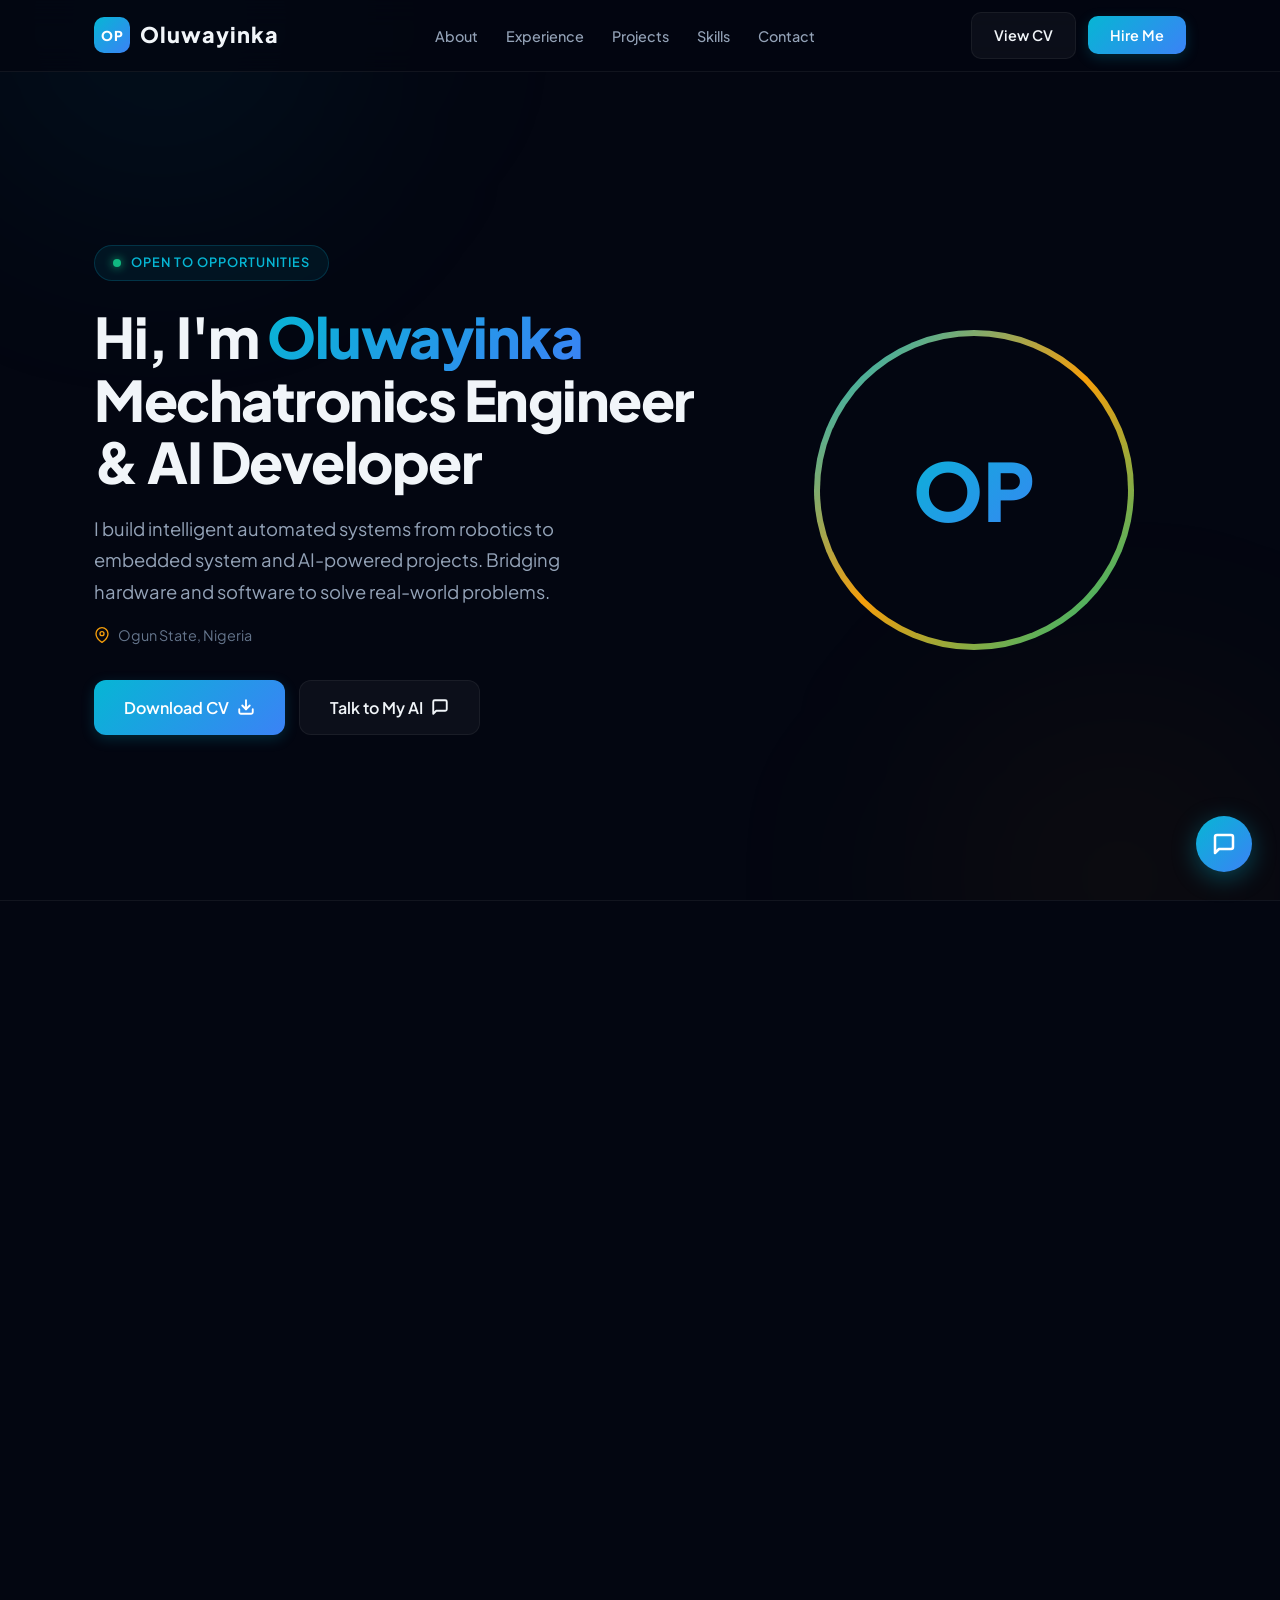
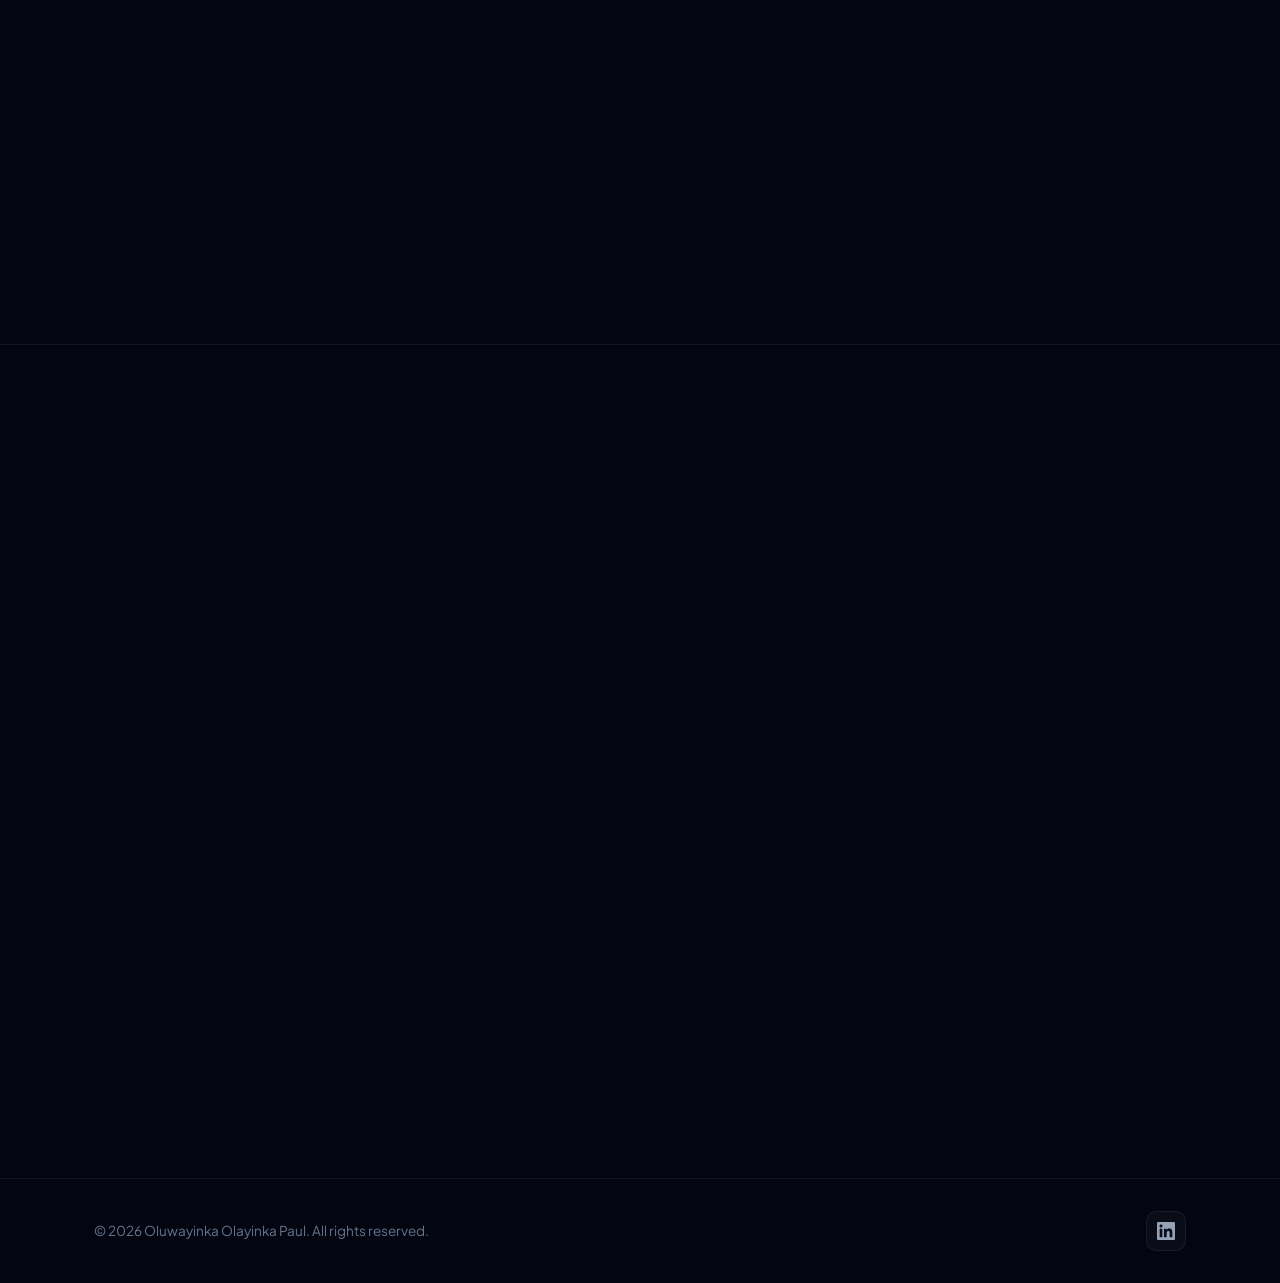
==== index.html @ 0b35c0b6 "Add IoT-Controlled Lawn Mower project" ====
<!DOCTYPE html>
<html lang="en">
<head>
  <meta charset="UTF-8">
  <title>Oluwayinka Olayinka Paul | Mechatronics Engineer & AI Developer</title>
  <meta name="viewport" content="width=device-width, initial-scale=1.0">
  <meta name="description" content="Portfolio of Oluwayinka Olayinka Paul — Mechatronics Engineering student specializing in robotics, embedded systems, AI/ML, and agritech automation.">
  <link rel="stylesheet" href="style.css">
</head>
<body>

  <!-- BACKGROUND GLOWS -->
  <div class="bg-glow-container">
    <div class="glow-blue"></div>
    <div class="glow-amber"></div>
  </div>

  <!-- ===================== NAVIGATION ===================== -->
  <header class="header">
    <div class="container nav-container">
      <a href="#" class="logo">
        <div class="logo-icon">OP</div>
        Oluwayinka
      </a>

      <nav>
        <ul class="nav-links">
          <li><a href="#about">About</a></li>
          <li><a href="#experience">Experience</a></li>
          <li><a href="#projects">Projects</a></li>
          <li><a href="#skills">Skills</a></li>
          <li><a href="#contact">Contact</a></li>
        </ul>
      </nav>

      <div class="nav-cta">
        <a href="cv.html" class="btn btn-ghost" target="_blank">View CV</a>
        <button class="btn btn-primary" onclick="scrollTo('#contact')">Hire Me</button>
        <button class="mobile-menu-btn" onclick="toggleMobileNav()" aria-label="Toggle menu">
          <svg viewBox="0 0 24 24" fill="none" stroke="currentColor" stroke-width="2.5" stroke-linecap="round">
            <line x1="3" y1="6" x2="21" y2="6"></line>
            <line x1="3" y1="12" x2="21" y2="12"></line>
            <line x1="3" y1="18" x2="21" y2="18"></line>
          </svg>
        </button>
      </div>
    </div>
  </header>

  <!-- ===================== HERO ===================== -->
  <section class="hero">
    <div class="container">
      <div class="hero-content">
        <div class="hero-text">
          <div class="hero-badge">
            <span class="hero-badge-dot"></span>
            Open to Opportunities
          </div>

          <h1>
            Hi, I'm <span class="highlight">Oluwayinka</span><br>
            Mechatronics Engineer &amp; AI Developer
          </h1>

          <p class="hero-subtitle">
            I build intelligent automated systems from robotics to embedded system and AI-powered projects. Bridging hardware and software to solve real-world problems.
          </p>

          <div class="hero-location">
            <svg viewBox="0 0 24 24" fill="none" stroke="currentColor" stroke-width="2" stroke-linecap="round" stroke-linejoin="round"><path d="M21 10c0 7-9 13-9 13s-9-6-9-13a9 9 0 0 1 18 0z"></path><circle cx="12" cy="10" r="3"></circle></svg>
            Ogun State, Nigeria
          </div>

          <div class="hero-buttons">
            <a href="cv.html" class="btn btn-primary btn-lg" target="_blank">
              Download CV
              <svg width="18" height="18" viewBox="0 0 24 24" fill="none" stroke="currentColor" stroke-width="2.5" stroke-linecap="round" stroke-linejoin="round"><path d="M21 15v4a2 2 0 0 1-2 2H5a2 2 0 0 1-2-2v-4"></path><polyline points="7 10 12 15 17 10"></polyline><line x1="12" y1="15" x2="12" y2="3"></line></svg>
            </a>
            <button class="btn btn-ghost btn-lg" onclick="toggleChat()">
              Talk to My AI
              <svg width="18" height="18" viewBox="0 0 24 24" fill="none" stroke="currentColor" stroke-width="2.5" stroke-linecap="round" stroke-linejoin="round"><path d="M21 15a2 2 0 0 1-2 2H7l-4 4V5a2 2 0 0 1 2-2h14a2 2 0 0 1 2 2z"></path></svg>
            </button>
          </div>
        </div>

        <div class="hero-visual">
          <div class="profile-ring">
            <div class="profile-inner">
              <!-- Replace the initials below with an <img> tag when you add a profile photo -->
              <!-- Example: <img src="assets/images/profile.jpg" alt="Oluwayinka Olayinka Paul"> -->
              <span class="profile-initials">OP</span>
            </div>
          </div>
        </div>
      </div>
    </div>
  </section>

  <!-- ===================== ABOUT ===================== -->
  <section id="about" class="about">
    <div class="container">
      <div class="section-header reveal">
        <div class="section-label">About Me</div>
        <h2 class="section-title">Engineering the Future</h2>
      </div>

      <div class="about-content reveal">
        <div class="about-text">
          <p>
            I'm <strong>Oluwayinka Olayinka Paul</strong>, a Mechatronics Engineering student at the <strong>Federal University of Agriculture, Abeokuta (FUNAAB)</strong>. I'm passionate about the intersection of <strong>robotics, artificial intelligence, and automation</strong>.
          </p>
          <p>
            My journey spans hands-on hardware projects — like building servo-controlled robotic arms and designing sensor networks — to applying <strong>machine learning</strong> for real-world problem solving in academic analytics. I've completed internships at the <strong>Transmission Company of Nigeria</strong>, trained in <strong>AI/ML at TechCrush</strong>, and currently work on <strong>Greenhouse fabrication and installation alongside automation</strong>, and develop in <strong>Climate Smart Agritech</strong> at Revosmart.
          </p>
          <p>
            I believe in building systems that are not just smart, but <strong>practical and impactful</strong> — whether it's optimizing how universities compute GPAs or automating greenhouse irrigation in agriculture.
          </p>
        </div>

        <div class="about-stats">
          <div class="glass-card stat-card">
            <div class="stat-number">5+</div>
            <div class="stat-label">Engineering Projects</div>
          </div>
          <div class="glass-card stat-card">
            <div class="stat-number">3</div>
            <div class="stat-label">Internship Roles</div>
          </div>
          <div class="glass-card stat-card">
            <div class="stat-number">Top 8</div>
            <div class="stat-label">FMN 5.0 Finalist</div>
          </div>
          <div class="glass-card stat-card">
            <div class="stat-number">1</div>
            <div class="stat-label">AI Certification</div>
          </div>
        </div>
      </div>
    </div>
  </section>

  <!-- ===================== EXPERIENCE ===================== -->
  <section id="experience" class="experience">
    <div class="container">
      <div class="section-header reveal">
        <div class="section-label">Professional Journey</div>
        <h2 class="section-title">Work Experience</h2>
      </div>

      <div class="timeline reveal">
        <!-- 1. Revosmart -->
        <div class="timeline-item">
          <div class="timeline-dot"></div>
          <div class="glass-card timeline-card">
            <div class="timeline-date">Feb 2026 — Present</div>
            <h3>Agritech R&D Intern</h3>
            <div class="timeline-company">
              Revosmart
              <span class="timeline-location-tag">On-site · Ogun State</span>
            </div>
            <p>
              Working on greenhouse construction, installation, and automation systems. Contributing to R&D on precision agritech solutions including sensor-integrated growing environments and automated climate control.
            </p>
            <div class="timeline-tags">
              <span class="tag">Project Management</span>
              <span class="tag">Metal Fabrication</span>
              <span class="tag green">Greenhouse Automation</span>
              <span class="tag green">Agritech R&D</span>
            </div>
          </div>
        </div>

        <!-- 2. TechCrush -->
        <div class="timeline-item">
          <div class="timeline-dot"></div>
          <div class="glass-card timeline-card">
            <div class="timeline-date">Dec 2025 — Mar 2026</div>
            <h3>AI & Machine Learning Intern</h3>
            <div class="timeline-company">
              TechCrush
              <span class="timeline-location-tag">Remote · Full-time</span>
            </div>
            <p>
              Completed 15-week bootcamp scholarship in Artificial Intelligence. Led capstone project — <strong>AARIS-Lite</strong> — an AI-Driven Academic Records & Intelligence System using ML models including Isolation Forest for anomaly detection.
            </p>
            <div class="timeline-tags">
              <span class="tag amber">Machine Learning</span>
              <span class="tag amber">Data Science</span>
              <span class="tag amber">Python</span>
              <span class="tag amber">Anomaly Detection</span>
            </div>
          </div>
        </div>

        <!-- 3. TCN -->
        <div class="timeline-item">
          <div class="timeline-dot"></div>
          <div class="glass-card timeline-card">
            <div class="timeline-date">Jun 2025 — Aug 2025</div>
            <h3>Electrical Engineer Intern</h3>
            <div class="timeline-company">
              Transmission Company of Nigeria
              <span class="timeline-location-tag">On-site</span>
            </div>
            <p>
              Gained practical experience in power engineering systems, transmission line infrastructure, and industrial electrical operations at one of Nigeria's critical power transmission companies.
            </p>
            <div class="timeline-tags">
              <span class="tag green">Power Engineering</span>
              <span class="tag green">Electrical Systems</span>
              <span class="tag green">Transmission Infrastructure</span>
            </div>
          </div>
        </div>

        <!-- 4. Electrical Apprentice -->
        <div class="timeline-item">
          <div class="timeline-dot"></div>
          <div class="glass-card timeline-card">
            <div class="timeline-date">Vocational Experience</div>
            <h3>Electrical Engineering Apprentice</h3>
            <div class="timeline-company">
              Vocational Training
            </div>
            <p>
              Installed and maintained residential and commercial wiring systems. Developed foundational skills in electrical troubleshooting, circuit testing, and power distribution.
            </p>
            <div class="timeline-tags">
              <span class="tag purple">Electrical Wiring</span>
              <span class="tag purple">Installation</span>
              <span class="tag purple">Troubleshooting</span>
            </div>
          </div>
        </div>
      </div>
    </div>
  </section>

  <!-- ===================== PROJECTS ===================== -->
  <section id="projects" class="projects">
    <div class="container">
      <div class="section-header reveal">
        <div class="section-label">Portfolio Showcase</div>
        <h2 class="section-title">Key Projects</h2>
        <p class="section-desc">From AI-powered analytics to servo-controlled robotics — here's what I've built.</p>
      </div>

      <div class="projects-grid">
        <!-- FEATURED: Manna AgriSense -->
        <div class="glass-card project-card-featured reveal">
          <div>
            <div class="project-featured-label">
              <svg viewBox="0 0 24 24" fill="currentColor"><path d="M12 2l3.09 6.26L22 9.27l-5 4.87 1.18 6.88L12 17.77l-6.18 3.25L7 14.14 2 9.27l6.91-1.01L12 2z"></path></svg>
              FEATURED PROJECT — FMN 5.0 Top 8 Finalist
            </div>
            <h3>Cassava Doctor</h3>
            <p class="project-subtitle">AI-Powered Crop Diagnosis & Agronomic Command Center</p>
            <p>
              A comprehensive AgriTech platform built to empower farmers and agricultural experts. It bridges the gap between on-the-ground farming and high-level agronomic oversight by providing instant AI-powered crop diagnosis alongside real-time data synchronization.
            </p>
            <a href="https://fmn-argrisense.vercel.app/" target="_blank" style="display: inline-flex; align-items: center; gap: 8px; color: var(--accent-blue); text-decoration: none; font-weight: 600; margin-bottom: 20px; margin-top: 10px;">
              View Live App
              <svg viewBox="0 0 24 24" width="16" height="16" fill="none" stroke="currentColor" stroke-width="2" stroke-linecap="round" stroke-linejoin="round"><path d="M18 13v6a2 2 0 0 1-2 2H5a2 2 0 0 1-2-2V8a2 2 0 0 1 2-2h6"></path><polyline points="15 3 21 3 21 9"></polyline><line x1="10" y1="14" x2="21" y2="3"></line></svg>
            </a>

            <div class="timeline-tags">
              <span class="tag green">AgriTech</span>
              <span class="tag amber">AI</span>
              <span class="tag">ML/DL</span>
            </div>
          </div>

          <!-- Architecture Modules -->
          <div class="project-modules">
            <div class="module-card">
              <h5>AI Disease Detection</h5>
              <ul>
                <li>Instant AI-driven diagnosis</li>
                <li>Detects Cassava Mosaic</li>
                <li>Detects Brown Streak</li>
                <li>Provides severity scores</li>
              </ul>
            </div>
            <div class="module-card">
              <h5>Real-Time Cloud Sync</h5>
              <ul>
                <li>Robust sync engine</li>
                <li>Offline-first capability</li>
                <li>Automatic cloud backup</li>
                <li>Zero data loss</li>
              </ul>
            </div>
            <div class="module-card">
              <h5>Live Admin Dashboard</h5>
              <ul>
                <li>Agronomic command center</li>
                <li>Monitor global scans</li>
                <li>Live farm locations</li>
                <li>Disease hotspot mapping</li>
              </ul>
            </div>
            <div class="module-card">
              <h5>Smart Farm Profiles</h5>
              <ul>
                <li>Farm size management</li>
                <li>Crop tracking</li>
                <li>Geographical tagging</li>
                <li>Precise scan mapping</li>
              </ul>
            </div>
          </div>
        </div>

        <!-- FEATURED: AARIS-Lite -->
        <div class="glass-card project-card-featured reveal" style="margin-top: 40px;">
          <div>
            <div class="project-featured-label">
              <svg viewBox="0 0 24 24" fill="currentColor"><path d="M12 2l3.09 6.26L22 9.27l-5 4.87 1.18 6.88L12 17.77l-6.18 3.25L7 14.14 2 9.27l6.91-1.01L12 2z"></path></svg>
              FEATURED PROJECT — TechCrush Capstone
            </div>
            <h3>AARIS-Lite</h3>
            <p class="project-subtitle">AI-Driven Academic Records & Intelligence System</p>
            <p>
              A lightweight, AI-powered academic records management system designed for Nigerian universities. Automates GPA/CGPA computation, performance trend analysis across semesters, and anomaly detection in student records.
            </p>
            <a href="https://aaris-lite-fdcj4zjtuhwsbnpfxdhfjz.streamlit.app/" target="_blank" style="display: inline-flex; align-items: center; gap: 8px; color: var(--accent-blue); text-decoration: none; font-weight: 600; margin-bottom: 20px;">
              View Live App
              <svg viewBox="0 0 24 24" width="16" height="16" fill="none" stroke="currentColor" stroke-width="2" stroke-linecap="round" stroke-linejoin="round"><path d="M18 13v6a2 2 0 0 1-2 2H5a2 2 0 0 1-2-2V8a2 2 0 0 1 2-2h6"></path><polyline points="15 3 21 3 21 9"></polyline><line x1="10" y1="14" x2="21" y2="3"></line></svg>
            </a>

            <div class="timeline-tags">
              <span class="tag amber">Python</span>
              <span class="tag amber">Isolation Forest</span>
              <span class="tag">Z-Score Detection</span>
              <span class="tag green">Time-Series</span>
              <span class="tag">Data Science</span>
            </div>
          </div>

          <!-- Architecture Modules -->
          <div class="project-modules">
            <div class="module-card">
              <h5>GPA Computation</h5>
              <ul>
                <li>Rule-based grade mapping</li>
                <li>Weighted average engine</li>
                <li>Semester-by-semester tracker</li>
                <li>CGPA aggregation</li>
              </ul>
            </div>
            <div class="module-card">
              <h5>Trend Analysis</h5>
              <ul>
                <li>Time-series analysis</li>
                <li>Course-level comparison</li>
                <li>Cohort benchmarking</li>
                <li>Visualization output</li>
              </ul>
            </div>
            <div class="module-card">
              <h5>Anomaly Detection</h5>
              <ul>
                <li>Z-score outlier detection</li>
                <li>Irregular record flagging</li>
                <li>Isolation Forest (unsupervised)</li>
                <li>Alert system for officers</li>
              </ul>
            </div>
            <div class="module-card">
              <h5>Data Layer</h5>
              <ul>
                <li>Excel/CSV ingestion</li>
                <li>Data validation engine</li>
                <li>NA handling policy</li>
                <li>Zenodo integration</li>
              </ul>
            </div>
          </div>
        </div>
      </div>

      <!-- OTHER PROJECTS -->
      <div class="projects-small-grid reveal">
        <div class="glass-card project-card">
          <div class="project-icon blue">
            <svg viewBox="0 0 24 24" width="24" height="24" fill="none" stroke="#06b6d4" stroke-width="2" stroke-linecap="round" stroke-linejoin="round"><rect x="3" y="11" width="18" height="10" rx="2"/><circle cx="12" cy="5" r="2"/><path d="M12 7v4"/><line x1="8" y1="16" x2="8" y2="16"/><line x1="16" y1="16" x2="16" y2="16"/></svg>
          </div>
          <h4>Robotic Arm</h4>
          <p>Designed and built a servo-controlled robotic arm using ESP microcontroller to simulate automated pick-and-place tasks in manufacturing.</p>
          <div class="timeline-tags">
            <span class="tag">ESP8266</span>
            <span class="tag">Servo Motors</span>
            <span class="tag">C/C++</span>
          </div>
        </div>

        <div class="glass-card project-card">
          <div class="project-icon amber">
            <svg viewBox="0 0 24 24" width="24" height="24" fill="none" stroke="#f59e0b" stroke-width="2" stroke-linecap="round" stroke-linejoin="round"><path d="M12 22a7 7 0 0 0 7-7c0-2-1-3.9-3-5.5s-3.5-4-4-6.5c-.5 2.5-2 4.9-4 6.5C6 11.1 5 13 5 15a7 7 0 0 0 7 7z"/></svg>
          </div>
          <h4>Water Level Indicator</h4>
          <p>Created a sensor-based alert system using LEDs and buzzers for real-time monitoring of water tank levels in household and agricultural setups.</p>
          <div class="timeline-tags">
            <span class="tag amber">Arduino</span>
            <span class="tag amber">Sensors</span>
            <span class="tag amber">Circuit Design</span>
          </div>
        </div>

        <div class="glass-card project-card">
          <div class="project-icon green">
            <svg viewBox="0 0 24 24" width="24" height="24" fill="none" stroke="#10b981" stroke-width="2" stroke-linecap="round" stroke-linejoin="round"><polygon points="13 2 3 14 12 14 11 22 21 10 12 10 13 2"/></svg>
          </div>
          <h4>Error Detection & Correction</h4>
          <p>Developed a parity-based logic circuit to simulate and verify digital transmission accuracy, demonstrating error correction principles.</p>
          <div class="timeline-tags">
            <span class="tag green">Digital Logic</span>
            <span class="tag green">Parity Check</span>
            <span class="tag green">Circuit Simulation</span>
          </div>
        </div>

        <div class="glass-card project-card">
          <div class="project-icon purple">
            <svg viewBox="0 0 24 24" width="24" height="24" fill="none" stroke="#8b5cf6" stroke-width="2" stroke-linecap="round" stroke-linejoin="round"><circle cx="12" cy="12" r="3"/><path d="M19.4 15a1.65 1.65 0 0 0 .33 1.82l.06.06a2 2 0 0 1 0 2.83 2 2 0 0 1-2.83 0l-.06-.06a1.65 1.65 0 0 0-1.82-.33 1.65 1.65 0 0 0-1 1.51V21a2 2 0 0 1-2 2 2 2 0 0 1-2-2v-.09A1.65 1.65 0 0 0 9 19.4a1.65 1.65 0 0 0-1.82.33l-.06.06a2 2 0 0 1-2.83 0 2 2 0 0 1 0-2.83l.06-.06a1.65 1.65 0 0 0 .33-1.82 1.65 1.65 0 0 0-1.51-1H3a2 2 0 0 1-2-2 2 2 0 0 1 2-2h.09A1.65 1.65 0 0 0 4.6 9a1.65 1.65 0 0 0-.33-1.82l-.06-.06a2 2 0 0 1 0-2.83 2 2 0 0 1 2.83 0l.06.06a1.65 1.65 0 0 0 1.82.33H9a1.65 1.65 0 0 0 1-1.51V3a2 2 0 0 1 2-2 2 2 0 0 1 2 2v.09a1.65 1.65 0 0 0 1 1.51 1.65 1.65 0 0 0 1.82-.33l.06-.06a2 2 0 0 1 2.83 0 2 2 0 0 1 0 2.83l-.06.06a1.65 1.65 0 0 0-.33 1.82V9a1.65 1.65 0 0 0 1.51 1H21a2 2 0 0 1 2 2 2 2 0 0 1-2 2h-.09a1.65 1.65 0 0 0-1.51 1z"/></svg>
          </div>
          <h4>SCR Motor Speed Control</h4>
          <p>Controlled AC motor speed using a Silicon Controlled Rectifier (SCR) for basic automation — demonstrating power electronics principles.</p>
          <div class="timeline-tags">
            <span class="tag purple">SCR</span>
            <span class="tag purple">Power Electronics</span>
            <span class="tag purple">AC Motor</span>
          </div>
        </div>

        <div class="glass-card project-card">
          <div class="project-icon green">
            <svg viewBox="0 0 24 24" width="24" height="24" fill="none" stroke="#10b981" stroke-width="2" stroke-linecap="round" stroke-linejoin="round"><path d="M12 2v20M17 5H9.5a3.5 3.5 0 0 0 0 7h5a3.5 3.5 0 0 1 0 7H6"/></svg>
          </div>
          <h4>IoT-Controlled Lawn Mower</h4>
          <p>Built a lawn mower controlled using IoT for automated and remote landscaping operations, bridging hardware mechanics with smart networking.</p>
          <div class="timeline-tags">
            <span class="tag green">IoT</span>
            <span class="tag green">Automation</span>
            <span class="tag green">Hardware</span>
          </div>
        </div>
      </div>
    </div>
  </section>

  <!-- ===================== CERTIFICATIONS ===================== -->
  <section id="certifications" class="certifications">
    <div class="container">
      <div class="section-header reveal">
        <div class="section-label">Verified Credentials</div>
        <h2 class="section-title">Certifications</h2>
      </div>

      <div class="glass-card cert-card reveal">
        <img src="assets/certificates/techcrush_certificate.png" alt="TechCrush AI Certificate" class="cert-image">
        <div class="cert-details">
          <div class="cert-issuer">TechCrush × ACTD (USA)</div>
          <h3>Certificate of Completion — Artificial Intelligence</h3>
          <p>
            Successfully completed the TechCrush 15-week Bootcamp Scholarship (Beginners) programme in Artificial Intelligence, accredited by the American Council of Training and Development, USA.
          </p>
          <div class="cert-meta">
            <span>
              <svg viewBox="0 0 24 24" fill="none" stroke="currentColor" stroke-width="2"><rect x="3" y="4" width="18" height="18" rx="2" ry="2"></rect><line x1="16" y1="2" x2="16" y2="6"></line><line x1="8" y1="2" x2="8" y2="6"></line><line x1="3" y1="10" x2="21" y2="10"></line></svg>
              Completed: March 28, 2026
            </span>
          </div>
        </div>
      </div>

      <div class="glass-card cert-card reveal">
        <img src="assets/certificates/fmn_finalist.png" alt="FMN Prize for Innovation 5.0 Finalist" class="cert-image">
        <div class="cert-details">
          <div class="cert-issuer">FMN Prize for Innovation 5.0</div>
          <h3>Top Finalist — Category 2</h3>
          <p>
            Recognized as a Top Finalist for innovative practices in Cassava production and processing, demonstrating bridging of hardware and software to enable sustainable food systems.
          </p>
          <div class="cert-meta">
            <span>
              <svg viewBox="0 0 24 24" fill="none" stroke="currentColor" stroke-width="2"><rect x="3" y="4" width="18" height="18" rx="2" ry="2"></rect><line x1="16" y1="2" x2="16" y2="6"></line><line x1="8" y1="2" x2="8" y2="6"></line><line x1="3" y1="10" x2="21" y2="10"></line></svg>
              Theme: Innovative practices in Cassava production & processing
            </span>
          </div>
        </div>
      </div>
    </div>
  </section>

  <!-- ===================== SKILLS ===================== -->
  <section id="skills" class="skills">
    <div class="container">
      <div class="section-header reveal">
        <div class="section-label">Technical Arsenal</div>
        <h2 class="section-title">Skills & Expertise</h2>
      </div>

      <div class="skills-grid reveal">
        <!-- Hardware & Embedded -->
        <div class="glass-card skill-group">
          <div class="skill-group-header">
            <div class="skill-group-icon blue">
              <svg viewBox="0 0 24 24" width="24" height="24" fill="none" stroke="#06b6d4" stroke-width="2" stroke-linecap="round" stroke-linejoin="round"><path d="M14.7 6.3a1 1 0 0 0 0 1.4l1.6 1.6a1 1 0 0 0 1.4 0l3.77-3.77a6 6 0 0 1-7.94 7.94l-6.91 6.91a2.12 2.12 0 0 1-3-3l6.91-6.91a6 6 0 0 1 7.94-7.94l-3.76 3.76z"/></svg>
            </div>
            <h3>Hardware & Embedded</h3>
          </div>
          <div class="skill-chips">
            <span class="skill-chip">Arduino</span>
            <span class="skill-chip">ESP8266</span>
            <span class="skill-chip">Servo Motors</span>
            <span class="skill-chip">Circuit Design</span>
            <span class="skill-chip">Electronics Troubleshooting</span>
            <span class="skill-chip">Robotics</span>
            <span class="skill-chip">Embedded Systems</span>
          </div>
        </div>

        <!-- Software & AI -->
        <div class="glass-card skill-group">
          <div class="skill-group-header">
            <div class="skill-group-icon amber">
              <svg viewBox="0 0 24 24" width="24" height="24" fill="none" stroke="#f59e0b" stroke-width="2" stroke-linecap="round" stroke-linejoin="round"><rect x="2" y="3" width="20" height="14" rx="2" ry="2"/><line x1="8" y1="21" x2="16" y2="21"/><line x1="12" y1="17" x2="12" y2="21"/></svg>
            </div>
            <h3>Software & AI</h3>
          </div>
          <div class="skill-chips">
            <span class="skill-chip">Python</span>
            <span class="skill-chip">C / C++</span>
            <span class="skill-chip">Machine Learning</span>
            <span class="skill-chip">Data Science</span>
            <span class="skill-chip">Data Analysis</span>
          </div>
        </div>

        <!-- Engineering -->
        <div class="glass-card skill-group">
          <div class="skill-group-header">
            <div class="skill-group-icon green">
              <svg viewBox="0 0 24 24" width="24" height="24" fill="none" stroke="#10b981" stroke-width="2" stroke-linecap="round" stroke-linejoin="round"><polygon points="12 2 2 7 12 12 22 7 12 2"/><polyline points="2 12 12 17 22 12"/><polyline points="2 17 12 22 22 17"/></svg>
            </div>
            <h3>Engineering & Systems</h3>
          </div>
          <div class="skill-chips">
            <span class="skill-chip">Electrical Wiring</span>
            <span class="skill-chip">Power Systems</span>
            <span class="skill-chip">Power Engineering</span>
            <span class="skill-chip">Metal Fabrication</span>
            <span class="skill-chip">Greenhouse Fabrication</span>
            <span class="skill-chip">Greenhouse Automation</span>
            <span class="skill-chip">Climate Smart Agritech</span>
            <span class="skill-chip">Project Management</span>
            <span class="skill-chip">Control Systems</span>
          </div>
        </div>
      </div>
    </div>
  </section>

  <!-- ===================== EDUCATION ===================== -->
  <section id="education" class="education">
    <div class="container">
      <div class="section-header reveal">
        <div class="section-label">Academic Background</div>
        <h2 class="section-title">Education</h2>
      </div>

      <div class="education-grid reveal">
        <div class="glass-card edu-card">
          <div class="edu-years">2023 — Present</div>
          <h4>B.Sc. Mechatronics Engineering</h4>
          <p>Federal University of Agriculture, Abeokuta (FUNAAB)</p>
          <span class="edu-badge">Ongoing</span>
        </div>

        <div class="glass-card edu-card">
          <div class="edu-years">2015 — 2021</div>
          <h4>SSCE — WAEC / NECO</h4>
          <p>De-Zealous Standard College, Lagos</p>
        </div>

        <div class="glass-card edu-card">
          <div class="edu-years">2008 — 2015</div>
          <h4>First Leaving School Certificate</h4>
          <p>Life Destiny Private School, Lagos</p>
        </div>
      </div>
    </div>
  </section>

  <!-- ===================== CONTACT ===================== -->
  <section id="contact" class="contact">
    <div class="container">
      <div class="section-header reveal">
        <div class="section-label">Get In Touch</div>
        <h2 class="section-title">Let's Work Together</h2>
      </div>

      <div class="contact-layout reveal">
        <div class="contact-info">
          <h3>Ready to discuss your next project?</h3>
          <p>
            Whether it's robotics, automation, AI analytics, or embedded systems — I'm always excited to collaborate on challenging engineering problems. Reach out below or use the contact form.
          </p>

          <div class="info-item">
            <div class="info-icon">
              <svg viewBox="0 0 24 24" fill="none" stroke="currentColor" stroke-width="2"><path d="M4 4h16c1.1 0 2 .9 2 2v12c0 1.1-.9 2-2 2H4c-1.1 0-2-.9-2-2V6c0-1.1.9-2 2-2z"></path><polyline points="22,6 12,13 2,6"></polyline></svg>
            </div>
            <div class="info-details">
              <h5>Email</h5>
              <p>olayinkapaul720@gmail.com</p>
            </div>
          </div>

          <div class="info-item">
            <div class="info-icon">
              <svg viewBox="0 0 24 24" fill="none" stroke="currentColor" stroke-width="2"><path d="M22 16.92v3a2 2 0 0 1-2.18 2 19.79 19.79 0 0 1-8.63-3.07 19.5 19.5 0 0 1-6-6 19.79 19.79 0 0 1-3.07-8.67A2 2 0 0 1 4.11 2h3a2 2 0 0 1 2 1.72 12.84 12.84 0 0 0 .7 2.81 2 2 0 0 1-.45 2.11L8.09 9.91a16 16 0 0 0 6 6l1.27-1.27a2 2 0 0 1 2.11-.45 12.84 12.84 0 0 0 2.81.7A2 2 0 0 1 22 16.92z"></path></svg>
            </div>
            <div class="info-details">
              <h5>Phone</h5>
              <p>+234 810 177 3538 +234 701 617 2429</p>
            </div>
          </div>

          <div class="info-item">
            <div class="info-icon">
              <svg viewBox="0 0 24 24" fill="none" stroke="currentColor" stroke-width="2"><path d="M21 10c0 7-9 13-9 13s-9-6-9-13a9 9 0 0 1 18 0z"></path><circle cx="12" cy="10" r="3"></circle></svg>
            </div>
            <div class="info-details">
              <h5>Location</h5>
              <p>Ogun State, Nigeria</p>
            </div>
          </div>
        </div>

        <div class="glass-card contact-form-card">
          <form id="contact-form" onsubmit="handleContactSubmit(event)">
            <div class="form-row">
              <div class="form-group">
                <label for="user-name">Your Name</label>
                <input type="text" id="user-name" required placeholder="e.g. John Doe">
              </div>
              <div class="form-group">
                <label for="user-email">Your Email</label>
                <input type="email" id="user-email" required placeholder="e.g. john@company.com">
              </div>
            </div>

            <div class="form-group">
              <label for="interest-area">Interest Area</label>
              <select id="interest-area" required>
                <option value="" disabled selected>Select an area...</option>
                <option value="robotics">Robotics & Embedded Systems</option>
                <option value="ai">AI & Machine Learning</option>
                <option value="automation">Automation & IoT</option>
                <option value="electrical">Electrical Engineering</option>
                <option value="other">General Inquiry</option>
              </select>
            </div>

            <div class="form-group">
              <label for="user-message">Your Message</label>
              <textarea id="user-message" rows="4" required placeholder="Tell me about your project or opportunity..."></textarea>
            </div>

            <button type="submit" class="submit-btn">Send Message</button>
          </form>
        </div>
      </div>
    </div>
  </section>

  <!-- ===================== FOOTER ===================== -->
  <footer class="footer">
    <div class="container">
      <div class="footer-content">
        <p class="footer-copy">&copy; 2026 Oluwayinka Olayinka Paul. All rights reserved.</p>
        <div class="footer-socials">
          <a href="https://www.linkedin.com/in/oluwayinka-olayinka-b047b7289" target="_blank" class="social-link" title="LinkedIn">
            <svg viewBox="0 0 24 24" fill="currentColor"><path d="M20.447 20.452h-3.554v-5.569c0-1.328-.027-3.037-1.852-3.037-1.853 0-2.136 1.445-2.136 2.939v5.667H9.351V9h3.414v1.561h.046c.477-.9 1.637-1.85 3.37-1.85 3.601 0 4.267 2.37 4.267 5.455v6.286zM5.337 7.433c-1.144 0-2.063-.926-2.063-2.065 0-1.138.92-2.063 2.063-2.063 1.14 0 2.064.925 2.064 2.063 0 1.139-.925 2.065-2.064 2.065zm1.782 13.019H3.555V9h3.564v11.452zM22.225 0H1.771C.792 0 0 .774 0 1.729v20.542C0 23.227.792 24 1.771 24h20.451C23.2 24 24 23.227 24 22.271V1.729C24 .774 23.2 0 22.222 0h.003z"></path></svg>
          </a>
        </div>
      </div>
    </div>
  </footer>

  <!-- ===================== CHAT WIDGET ===================== -->
  <div class="chat-toggle" onclick="toggleChat()">
    <svg viewBox="0 0 24 24" fill="none" stroke="currentColor" stroke-width="2.5" stroke-linecap="round" stroke-linejoin="round">
      <path d="M21 15a2 2 0 0 1-2 2H7l-4 4V5a2 2 0 0 1 2-2h14a2 2 0 0 1 2 2z"></path>
    </svg>
  </div>

  <div class="chat-box" id="chat-box-container">
    <div class="chat-header">
      <div class="chat-header-info">
        <div class="chat-avatar">OP</div>
        <div class="chat-title-wrap">
          <h4>Oluwayinka's AI Assistant</h4>
          <div class="chat-status">
            <span class="chat-status-dot"></span> Online
          </div>
        </div>
      </div>
      <button class="chat-close-btn" onclick="toggleChat()">
        <svg viewBox="0 0 24 24" fill="none" stroke="currentColor" stroke-width="2.5" stroke-linecap="round" stroke-linejoin="round">
          <line x1="18" y1="6" x2="6" y2="18"></line>
          <line x1="6" y1="6" x2="18" y2="18"></line>
        </svg>
      </button>
    </div>

    <div class="chat-messages" id="chat-box">
      <div class="msg-wrap ai">
        <div class="msg-avatar">🤖</div>
        <div class="msg-bubble">Hi! I'm Oluwayinka's AI assistant. Ask me about his projects, skills, experience, or how to work with him!</div>
      </div>
    </div>

    <div class="chat-chips">
      <button class="chip-btn" onclick="applySuggestion('Tell me about the Cassava Doctor project')">Cassava Doctor project</button>
      <button class="chip-btn" onclick="applySuggestion('Tell me about the AARIS-Lite project')">AARIS-Lite project</button>
      <button class="chip-btn" onclick="applySuggestion('What are his technical skills?')">Technical skills</button>
      <button class="chip-btn" onclick="applySuggestion('What work experience does he have?')">Work experience</button>
    </div>

    <div class="chat-input">
      <input id="chat-input" placeholder="Ask anything about Oluwayinka..." />
      <button class="chat-send-btn" onclick="sendChat()">
        <svg viewBox="0 0 24 24" fill="none" stroke="currentColor" stroke-width="2.5" stroke-linecap="round" stroke-linejoin="round">
          <line x1="22" y1="2" x2="11" y2="13"></line>
          <polygon points="22 2 15 22 11 13 2 9 22 2"></polygon>
        </svg>
      </button>
    </div>
  </div>

  <script src="script.js"></script>
</body>
</html>
---- style.css ----
@import url('https://fonts.googleapis.com/css2?family=Plus+Jakarta+Sans:wght@300;400;500;600;700;800&display=swap');

/* ==============================
   CSS DESIGN SYSTEM
   ============================== */
:root {
  --bg-dark: #030611;
  --bg-section: #050816;
  --bg-card: rgba(10, 15, 40, 0.6);
  --bg-card-hover: rgba(15, 23, 55, 0.8);
  --border-color: rgba(255, 255, 255, 0.06);
  --border-hover: rgba(255, 255, 255, 0.15);

  --text-primary: #f1f5f9;
  --text-secondary: #94a3b8;
  --text-muted: #64748b;

  --accent-blue: #06b6d4;
  --accent-blue-dark: #0891b2;
  --accent-amber: #f59e0b;
  --accent-amber-dark: #d97706;
  --accent-green: #10b981;
  --accent-purple: #8b5cf6;

  --gradient-primary: linear-gradient(135deg, #06b6d4, #3b82f6);
  --gradient-warm: linear-gradient(135deg, #f59e0b, #ef4444);
  --gradient-green: linear-gradient(135deg, #10b981, #06b6d4);

  --transition: all 0.35s cubic-bezier(0.4, 0, 0.2, 1);
  --radius: 16px;
  --radius-sm: 10px;
  --radius-xs: 6px;
}

/* ==============================
   RESET & BASE
   ============================== */
*, *::before, *::after {
  box-sizing: border-box;
  margin: 0;
  padding: 0;
}

html {
  scroll-behavior: smooth;
  scroll-padding-top: 80px;
}

body {
  background-color: var(--bg-dark);
  color: var(--text-primary);
  font-family: 'Plus Jakarta Sans', -apple-system, BlinkMacSystemFont, sans-serif;
  line-height: 1.7;
  overflow-x: hidden;
  -webkit-font-smoothing: antialiased;
}

a {
  color: inherit;
  text-decoration: none;
}

img {
  max-width: 100%;
  display: block;
}

/* SCROLLBAR */
::-webkit-scrollbar { width: 6px; }
::-webkit-scrollbar-track { background: var(--bg-dark); }
::-webkit-scrollbar-thumb { background: rgba(255,255,255,0.12); border-radius: 3px; }
::-webkit-scrollbar-thumb:hover { background: rgba(255,255,255,0.25); }

/* ==============================
   BACKGROUND GLOWS
   ============================== */
.bg-glow-container {
  position: fixed;
  inset: 0;
  pointer-events: none;
  z-index: 0;
  overflow: hidden;
}

.glow-blue {
  position: absolute;
  top: -25%;
  left: -15%;
  width: 55%;
  height: 55%;
  background: radial-gradient(circle, rgba(6,182,212,0.08) 0%, transparent 70%);
  filter: blur(100px);
  animation: glowFloat 20s ease-in-out infinite alternate;
}

.glow-amber {
  position: absolute;
  bottom: -25%;
  right: -15%;
  width: 55%;
  height: 55%;
  background: radial-gradient(circle, rgba(245,158,11,0.06) 0%, transparent 70%);
  filter: blur(100px);
  animation: glowFloat 25s ease-in-out infinite alternate-reverse;
}

@keyframes glowFloat {
  0% { transform: translate(0, 0) scale(1); }
  100% { transform: translate(8%, 8%) scale(1.1); }
}

/* ==============================
   LAYOUT
   ============================== */
.container {
  max-width: 1140px;
  margin: 0 auto;
  padding: 0 24px;
  position: relative;
  z-index: 2;
}

section {
  padding: 100px 0;
}

/* GLASS CARD */
.glass-card {
  background: var(--bg-card);
  backdrop-filter: blur(10px);
  -webkit-backdrop-filter: blur(10px);
  border: 1px solid var(--border-color);
  border-radius: var(--radius);
  transition: var(--transition);
}

.glass-card:hover {
  border-color: var(--border-hover);
  background: var(--bg-card-hover);
  transform: translateY(-4px);
  box-shadow: 0 20px 50px -12px rgba(0,0,0,0.5);
}

/* ==============================
   NAVIGATION
   ============================== */
.header {
  position: fixed;
  top: 0;
  left: 0;
  width: 100%;
  background: rgba(3,6,17,0.75);
  backdrop-filter: blur(14px);
  -webkit-backdrop-filter: blur(14px);
  border-bottom: 1px solid var(--border-color);
  z-index: 100;
  height: 72px;
}

.nav-container {
  display: flex;
  justify-content: space-between;
  align-items: center;
  height: 100%;
}

.logo {
  font-size: 1.35rem;
  font-weight: 800;
  letter-spacing: 1px;
  color: var(--text-primary);
  display: flex;
  align-items: center;
  gap: 10px;
}

.logo-icon {
  width: 36px;
  height: 36px;
  border-radius: 10px;
  background: var(--gradient-primary);
  display: flex;
  align-items: center;
  justify-content: center;
  font-size: 0.85rem;
  font-weight: 800;
  color: white;
}

.nav-links {
  display: flex;
  gap: 28px;
  list-style: none;
}

.nav-links a {
  color: var(--text-secondary);
  font-weight: 500;
  font-size: 0.9rem;
  transition: var(--transition);
  position: relative;
  padding: 4px 0;
}

.nav-links a:hover,
.nav-links a.active {
  color: var(--text-primary);
}

.nav-links a::after {
  content: '';
  position: absolute;
  bottom: -2px;
  left: 0;
  width: 0;
  height: 2px;
  background: var(--gradient-primary);
  transition: var(--transition);
  border-radius: 1px;
}

.nav-links a:hover::after { width: 100%; }

.nav-cta {
  display: flex;
  gap: 12px;
  align-items: center;
}

.btn {
  border: none;
  cursor: pointer;
  font-family: inherit;
  font-weight: 600;
  font-size: 0.9rem;
  border-radius: var(--radius-sm);
  transition: var(--transition);
  display: inline-flex;
  align-items: center;
  gap: 8px;
}

.btn-primary {
  background: var(--gradient-primary);
  color: white;
  padding: 10px 22px;
  box-shadow: 0 4px 14px rgba(6,182,212,0.2);
}

.btn-primary:hover {
  transform: translateY(-2px);
  box-shadow: 0 8px 22px rgba(6,182,212,0.35);
}

.btn-ghost {
  background: rgba(255,255,255,0.04);
  border: 1px solid var(--border-color);
  color: var(--text-primary);
  padding: 10px 22px;
}

.btn-ghost:hover {
  background: rgba(255,255,255,0.08);
  border-color: var(--border-hover);
}

.btn-lg {
  padding: 14px 30px;
  font-size: 1rem;
  border-radius: 12px;
}

/* Mobile Menu Toggle */
.mobile-menu-btn {
  display: none;
  background: transparent;
  border: none;
  color: var(--text-primary);
  cursor: pointer;
  padding: 8px;
}

.mobile-menu-btn svg {
  width: 24px;
  height: 24px;
}

/* ==============================
   HERO
   ============================== */
.hero {
  padding-top: 160px;
  padding-bottom: 80px;
  min-height: 100vh;
  display: flex;
  align-items: center;
}

.hero-content {
  display: grid;
  grid-template-columns: 1fr 0.7fr;
  gap: 60px;
  align-items: center;
}

.hero-badge {
  display: inline-flex;
  align-items: center;
  gap: 10px;
  background: rgba(6,182,212,0.08);
  border: 1px solid rgba(6,182,212,0.2);
  padding: 6px 18px;
  border-radius: 30px;
  font-size: 0.8rem;
  font-weight: 600;
  color: var(--accent-blue);
  margin-bottom: 24px;
  text-transform: uppercase;
  letter-spacing: 1px;
}

.hero-badge-dot {
  width: 8px;
  height: 8px;
  background: var(--accent-green);
  border-radius: 50%;
  box-shadow: 0 0 10px var(--accent-green);
  animation: pulse 2s infinite;
}

@keyframes pulse {
  0%, 100% { opacity: 0.5; transform: scale(0.9); }
  50% { opacity: 1; transform: scale(1.2); }
}

.hero h1 {
  font-size: 3.5rem;
  font-weight: 800;
  line-height: 1.12;
  letter-spacing: -1.5px;
  margin-bottom: 20px;
}

.hero h1 .highlight {
  background: var(--gradient-primary);
  -webkit-background-clip: text;
  -webkit-text-fill-color: transparent;
}

.hero-subtitle {
  font-size: 1.15rem;
  color: var(--text-secondary);
  margin-bottom: 16px;
  max-width: 520px;
}

.hero-location {
  display: flex;
  align-items: center;
  gap: 8px;
  color: var(--text-muted);
  font-size: 0.9rem;
  margin-bottom: 32px;
}

.hero-location svg {
  width: 16px;
  height: 16px;
  color: var(--accent-amber);
}

.hero-buttons {
  display: flex;
  gap: 14px;
  flex-wrap: wrap;
}

/* Hero Profile Visual */
.hero-visual {
  display: flex;
  justify-content: center;
  align-items: center;
}

.profile-ring {
  width: 320px;
  height: 320px;
  border-radius: 50%;
  padding: 6px;
  background: linear-gradient(135deg, var(--accent-blue), var(--accent-amber), var(--accent-green));
  animation: ringRotate 8s linear infinite;
  display: flex;
  align-items: center;
  justify-content: center;
}

@keyframes ringRotate {
  0% { filter: hue-rotate(0deg); }
  100% { filter: hue-rotate(360deg); }
}

.profile-inner {
  width: 100%;
  height: 100%;
  border-radius: 50%;
  background: var(--bg-dark);
  display: flex;
  align-items: center;
  justify-content: center;
  overflow: hidden;
}

.profile-initials {
  font-size: 5rem;
  font-weight: 800;
  background: var(--gradient-primary);
  -webkit-background-clip: text;
  -webkit-text-fill-color: transparent;
  user-select: none;
}

.profile-inner img {
  width: 100%;
  height: 100%;
  object-fit: cover;
}

/* ==============================
   SECTION HEADERS
   ============================== */
.section-header {
  text-align: center;
  margin-bottom: 64px;
}

.section-label {
  text-transform: uppercase;
  letter-spacing: 2.5px;
  font-size: 0.8rem;
  font-weight: 700;
  color: var(--accent-blue);
  margin-bottom: 12px;
}

.section-title {
  font-size: 2.5rem;
  font-weight: 800;
  letter-spacing: -0.5px;
}

.section-desc {
  color: var(--text-secondary);
  font-size: 1.05rem;
  max-width: 600px;
  margin: 16px auto 0;
}

/* ==============================
   ABOUT SECTION
   ============================== */
.about {
  border-top: 1px solid var(--border-color);
}

.about-content {
  display: grid;
  grid-template-columns: 1fr 1fr;
  gap: 48px;
  align-items: start;
}

.about-text p {
  color: var(--text-secondary);
  font-size: 1.02rem;
  margin-bottom: 20px;
}

.about-text p strong {
  color: var(--text-primary);
}

.about-stats {
  display: grid;
  grid-template-columns: repeat(2, 1fr);
  gap: 20px;
}

.stat-card {
  padding: 28px;
  text-align: center;
}

.stat-number {
  font-size: 2.2rem;
  font-weight: 800;
  background: var(--gradient-primary);
  -webkit-background-clip: text;
  -webkit-text-fill-color: transparent;
  margin-bottom: 6px;
}

.stat-label {
  font-size: 0.85rem;
  color: var(--text-secondary);
  font-weight: 500;
}

/* ==============================
   EXPERIENCE TIMELINE
   ============================== */
.experience {
  border-top: 1px solid var(--border-color);
}

.timeline {
  position: relative;
  padding-left: 40px;
}

.timeline::before {
  content: '';
  position: absolute;
  left: 15px;
  top: 0;
  bottom: 0;
  width: 2px;
  background: linear-gradient(to bottom, var(--accent-blue), var(--accent-amber), var(--accent-green));
  border-radius: 2px;
}

.timeline-item {
  position: relative;
  margin-bottom: 40px;
}

.timeline-item:last-child {
  margin-bottom: 0;
}

.timeline-dot {
  position: absolute;
  left: -33px;
  top: 28px;
  width: 14px;
  height: 14px;
  border-radius: 50%;
  border: 3px solid var(--accent-blue);
  background: var(--bg-dark);
  z-index: 2;
}

.timeline-item:nth-child(2) .timeline-dot { border-color: var(--accent-amber); }
.timeline-item:nth-child(3) .timeline-dot { border-color: var(--accent-green); }
.timeline-item:nth-child(4) .timeline-dot { border-color: var(--accent-purple); }

.timeline-card {
  padding: 32px;
}

.timeline-date {
  font-size: 0.8rem;
  font-weight: 600;
  color: var(--accent-blue);
  text-transform: uppercase;
  letter-spacing: 1px;
  margin-bottom: 8px;
}

.timeline-item:nth-child(2) .timeline-date { color: var(--accent-amber); }
.timeline-item:nth-child(3) .timeline-date { color: var(--accent-green); }
.timeline-item:nth-child(4) .timeline-date { color: var(--accent-purple); }

.timeline-card h3 {
  font-size: 1.3rem;
  font-weight: 700;
  margin-bottom: 4px;
}

.timeline-company {
  font-size: 0.95rem;
  color: var(--text-secondary);
  margin-bottom: 14px;
  display: flex;
  align-items: center;
  gap: 8px;
}

.timeline-location-tag {
  font-size: 0.72rem;
  background: rgba(255,255,255,0.05);
  border: 1px solid var(--border-color);
  padding: 2px 10px;
  border-radius: 20px;
  color: var(--text-muted);
}

.timeline-card p {
  color: var(--text-secondary);
  font-size: 0.92rem;
  margin-bottom: 14px;
}

.timeline-tags {
  display: flex;
  flex-wrap: wrap;
  gap: 8px;
}

.tag {
  font-size: 0.75rem;
  font-weight: 600;
  padding: 4px 12px;
  border-radius: 20px;
  background: rgba(6,182,212,0.08);
  color: var(--accent-blue);
  border: 1px solid rgba(6,182,212,0.15);
}

.tag.amber {
  background: rgba(245,158,11,0.08);
  color: var(--accent-amber);
  border-color: rgba(245,158,11,0.15);
}

.tag.green {
  background: rgba(16,185,129,0.08);
  color: var(--accent-green);
  border-color: rgba(16,185,129,0.15);
}

.tag.purple {
  background: rgba(139,92,246,0.08);
  color: var(--accent-purple);
  border-color: rgba(139,92,246,0.15);
}

/* ==============================
   PROJECTS
   ============================== */
.projects {
  border-top: 1px solid var(--border-color);
}

.projects-grid {
  display: grid;
  grid-template-columns: 1fr;
  gap: 28px;
}

/* Featured project card */
.project-card-featured {
  padding: 40px;
  display: grid;
  grid-template-columns: 1fr 1fr;
  gap: 40px;
  align-items: center;
}

.project-featured-label {
  font-size: 0.75rem;
  text-transform: uppercase;
  letter-spacing: 1.5px;
  font-weight: 700;
  color: var(--accent-amber);
  margin-bottom: 12px;
  display: flex;
  align-items: center;
  gap: 8px;
}

.project-featured-label svg {
  width: 14px;
  height: 14px;
}

.project-card-featured h3 {
  font-size: 1.6rem;
  font-weight: 800;
  margin-bottom: 6px;
}

.project-card-featured .project-subtitle {
  color: var(--accent-blue);
  font-size: 0.9rem;
  font-weight: 600;
  margin-bottom: 16px;
}

.project-card-featured p {
  color: var(--text-secondary);
  font-size: 0.95rem;
  margin-bottom: 20px;
}

.project-results {
  display: grid;
  grid-template-columns: repeat(3, 1fr);
  gap: 16px;
  margin-bottom: 20px;
}

.result-item {
  text-align: center;
  padding: 16px 12px;
  background: rgba(255,255,255,0.02);
  border: 1px solid var(--border-color);
  border-radius: var(--radius-sm);
}

.result-value {
  font-size: 1.5rem;
  font-weight: 800;
  color: var(--accent-blue);
  font-family: monospace;
}

.result-label {
  font-size: 0.72rem;
  color: var(--text-muted);
  margin-top: 4px;
  text-transform: uppercase;
  letter-spacing: 0.5px;
}

/* Architecture module visual */
.project-modules {
  display: grid;
  grid-template-columns: 1fr 1fr;
  gap: 14px;
}

.module-card {
  background: rgba(255,255,255,0.02);
  border: 1px solid var(--border-color);
  border-radius: var(--radius-sm);
  padding: 20px;
  border-top: 3px solid var(--accent-blue);
  transition: var(--transition);
}

.module-card:nth-child(2) { border-top-color: var(--accent-green); }
.module-card:nth-child(3) { border-top-color: var(--accent-purple); }
.module-card:nth-child(4) { border-top-color: var(--accent-amber); }

.module-card:hover {
  background: rgba(255,255,255,0.04);
  transform: translateY(-2px);
}

.module-card h5 {
  font-size: 0.85rem;
  font-weight: 700;
  margin-bottom: 8px;
}

.module-card ul {
  list-style: none;
  font-size: 0.78rem;
  color: var(--text-muted);
}

.module-card ul li {
  padding: 2px 0;
}

/* Smaller project cards */
.projects-small-grid {
  display: grid;
  grid-template-columns: repeat(auto-fit, minmax(250px, 1fr));
  gap: 24px;
  margin-top: 28px;
}

.project-card {
  padding: 32px;
}

.project-icon {
  width: 50px;
  height: 50px;
  border-radius: 12px;
  display: flex;
  align-items: center;
  justify-content: center;
  margin-bottom: 20px;
  font-size: 1.5rem;
}

.project-icon.blue {
  background: rgba(6,182,212,0.1);
  border: 1px solid rgba(6,182,212,0.2);
}

.project-icon.amber {
  background: rgba(245,158,11,0.1);
  border: 1px solid rgba(245,158,11,0.2);
}

.project-icon.green {
  background: rgba(16,185,129,0.1);
  border: 1px solid rgba(16,185,129,0.2);
}

.project-icon.purple {
  background: rgba(139,92,246,0.1);
  border: 1px solid rgba(139,92,246,0.2);
}

.project-card h4 {
  font-size: 1.15rem;
  font-weight: 700;
  margin-bottom: 10px;
}

.project-card p {
  color: var(--text-secondary);
  font-size: 0.88rem;
  margin-bottom: 16px;
}

/* ==============================
   CERTIFICATIONS
   ============================== */
.certifications {
  border-top: 1px solid var(--border-color);
}

.cert-card {
  padding: 0;
  overflow: hidden;
  display: grid;
  grid-template-columns: 1.1fr 0.9fr;
  max-width: 900px;
  margin: 0 auto;
}

.cert-image {
  width: 100%;
  height: 100%;
  object-fit: cover;
  min-height: 280px;
  background: #f5f5f5;
}

.cert-image-placeholder {
  width: 100%;
  height: 100%;
  min-height: 280px;
  background: linear-gradient(135deg, rgba(6,182,212,0.1), rgba(245,158,11,0.1));
  display: flex;
  flex-direction: column;
  align-items: center;
  justify-content: center;
  gap: 12px;
  color: var(--text-muted);
  font-size: 0.85rem;
}

.cert-image-placeholder svg {
  width: 48px;
  height: 48px;
  opacity: 0.4;
}

.cert-details {
  padding: 36px;
  display: flex;
  flex-direction: column;
  justify-content: center;
}

.cert-issuer {
  font-size: 0.78rem;
  text-transform: uppercase;
  letter-spacing: 1.5px;
  font-weight: 700;
  color: var(--accent-amber);
  margin-bottom: 12px;
}

.cert-details h3 {
  font-size: 1.35rem;
  font-weight: 700;
  margin-bottom: 12px;
}

.cert-details p {
  font-size: 0.9rem;
  color: var(--text-secondary);
  margin-bottom: 16px;
}

.cert-meta {
  display: flex;
  flex-direction: column;
  gap: 8px;
  font-size: 0.82rem;
  color: var(--text-muted);
}

.cert-meta span {
  display: flex;
  align-items: center;
  gap: 8px;
}

.cert-meta svg {
  width: 14px;
  height: 14px;
  color: var(--accent-blue);
}

/* ==============================
   SKILLS
   ============================== */
.skills {
  border-top: 1px solid var(--border-color);
}

.skills-grid {
  display: grid;
  grid-template-columns: repeat(auto-fit, minmax(300px, 1fr));
  gap: 28px;
}

.skill-group {
  padding: 32px;
}

.skill-group-header {
  display: flex;
  align-items: center;
  gap: 12px;
  margin-bottom: 24px;
}

.skill-group-icon {
  width: 40px;
  height: 40px;
  border-radius: 10px;
  display: flex;
  align-items: center;
  justify-content: center;
  font-size: 1.2rem;
}

.skill-group-icon.blue {
  background: rgba(6,182,212,0.1);
  border: 1px solid rgba(6,182,212,0.2);
}

.skill-group-icon.amber {
  background: rgba(245,158,11,0.1);
  border: 1px solid rgba(245,158,11,0.2);
}

.skill-group-icon.green {
  background: rgba(16,185,129,0.1);
  border: 1px solid rgba(16,185,129,0.2);
}

.skill-group h3 {
  font-size: 1.1rem;
  font-weight: 700;
}

.skill-chips {
  display: flex;
  flex-wrap: wrap;
  gap: 10px;
}

.skill-chip {
  padding: 8px 16px;
  font-size: 0.82rem;
  font-weight: 600;
  border-radius: 8px;
  background: rgba(255,255,255,0.03);
  border: 1px solid var(--border-color);
  color: var(--text-secondary);
  transition: var(--transition);
}

.skill-chip:hover {
  background: rgba(6,182,212,0.08);
  border-color: rgba(6,182,212,0.2);
  color: var(--accent-blue);
}

/* ==============================
   EDUCATION
   ============================== */
.education {
  border-top: 1px solid var(--border-color);
}

.education-grid {
  display: grid;
  grid-template-columns: repeat(auto-fit, minmax(300px, 1fr));
  gap: 24px;
}

.edu-card {
  padding: 32px;
  position: relative;
  border-top: 3px solid var(--accent-blue);
}

.edu-card:nth-child(2) { border-top-color: var(--accent-amber); }
.edu-card:nth-child(3) { border-top-color: var(--accent-green); }

.edu-years {
  font-size: 0.78rem;
  font-weight: 600;
  color: var(--accent-blue);
  text-transform: uppercase;
  letter-spacing: 1px;
  margin-bottom: 10px;
}

.edu-card:nth-child(2) .edu-years { color: var(--accent-amber); }
.edu-card:nth-child(3) .edu-years { color: var(--accent-green); }

.edu-card h4 {
  font-size: 1.1rem;
  font-weight: 700;
  margin-bottom: 6px;
}

.edu-card p {
  font-size: 0.88rem;
  color: var(--text-secondary);
}

.edu-badge {
  display: inline-block;
  margin-top: 12px;
  font-size: 0.72rem;
  font-weight: 600;
  padding: 4px 12px;
  border-radius: 20px;
  background: rgba(6,182,212,0.08);
  color: var(--accent-blue);
  border: 1px solid rgba(6,182,212,0.15);
}

/* ==============================
   CONTACT
   ============================== */
.contact {
  border-top: 1px solid var(--border-color);
}

.contact-layout {
  display: grid;
  grid-template-columns: 1fr 1.1fr;
  gap: 56px;
  align-items: start;
}

.contact-info h3 {
  font-size: 2rem;
  font-weight: 800;
  margin-bottom: 14px;
}

.contact-info > p {
  color: var(--text-secondary);
  font-size: 1rem;
  margin-bottom: 36px;
}

.info-item {
  display: flex;
  align-items: center;
  gap: 16px;
  margin-bottom: 24px;
}

.info-icon {
  width: 48px;
  height: 48px;
  border-radius: var(--radius-sm);
  background: rgba(255,255,255,0.03);
  border: 1px solid var(--border-color);
  color: var(--accent-blue);
  display: flex;
  align-items: center;
  justify-content: center;
  flex-shrink: 0;
}

.info-icon svg {
  width: 20px;
  height: 20px;
}

.info-details h5 {
  font-size: 0.72rem;
  text-transform: uppercase;
  letter-spacing: 1px;
  color: var(--text-muted);
  margin-bottom: 2px;
}

.info-details p {
  font-size: 0.95rem;
  color: var(--text-primary);
}

.contact-form-card {
  padding: 36px;
}

.form-row {
  display: grid;
  grid-template-columns: 1fr 1fr;
  gap: 16px;
}

.form-group {
  margin-bottom: 20px;
}

.form-group label {
  display: block;
  font-size: 0.82rem;
  font-weight: 600;
  color: var(--text-secondary);
  margin-bottom: 8px;
}

.form-group input,
.form-group select,
.form-group textarea {
  width: 100%;
  background: rgba(255,255,255,0.02);
  border: 1px solid var(--border-color);
  border-radius: var(--radius-xs);
  padding: 12px 16px;
  color: var(--text-primary);
  font-family: inherit;
  font-size: 0.9rem;
  transition: var(--transition);
}

.form-group input:focus,
.form-group select:focus,
.form-group textarea:focus {
  outline: none;
  border-color: var(--accent-blue);
  box-shadow: 0 0 0 3px rgba(6,182,212,0.1);
}

.form-group select option {
  background: var(--bg-dark);
  color: var(--text-primary);
}

.submit-btn {
  width: 100%;
  background: var(--gradient-primary);
  border: none;
  color: white;
  padding: 14px;
  border-radius: var(--radius-sm);
  font-weight: 700;
  font-size: 0.95rem;
  font-family: inherit;
  cursor: pointer;
  transition: var(--transition);
}

.submit-btn:hover {
  transform: translateY(-1px);
  box-shadow: 0 8px 20px rgba(6,182,212,0.3);
}

/* ==============================
   FOOTER
   ============================== */
.footer {
  padding: 32px 0;
  border-top: 1px solid var(--border-color);
}

.footer-content {
  display: flex;
  justify-content: space-between;
  align-items: center;
}

.footer-copy {
  font-size: 0.85rem;
  color: var(--text-muted);
}

.footer-socials {
  display: flex;
  gap: 12px;
}

.social-link {
  width: 40px;
  height: 40px;
  border-radius: 10px;
  background: rgba(255,255,255,0.03);
  border: 1px solid var(--border-color);
  display: flex;
  align-items: center;
  justify-content: center;
  color: var(--text-secondary);
  transition: var(--transition);
}

.social-link:hover {
  background: rgba(6,182,212,0.1);
  border-color: rgba(6,182,212,0.2);
  color: var(--accent-blue);
  transform: translateY(-2px);
}

.social-link svg {
  width: 18px;
  height: 18px;
}

/* ==============================
   CHAT WIDGET
   ============================== */
.chat-toggle {
  position: fixed;
  bottom: 28px;
  right: 28px;
  background: var(--gradient-primary);
  color: white;
  width: 56px;
  height: 56px;
  border-radius: 50%;
  display: flex;
  align-items: center;
  justify-content: center;
  cursor: pointer;
  box-shadow: 0 6px 24px rgba(6,182,212,0.35);
  z-index: 999;
  transition: var(--transition);
}

.chat-toggle:hover {
  transform: scale(1.08);
  box-shadow: 0 10px 30px rgba(6,182,212,0.5);
}

.chat-toggle svg {
  width: 24px;
  height: 24px;
}

.chat-box {
  position: fixed;
  bottom: 100px;
  right: 28px;
  width: 370px;
  height: 500px;
  background: rgba(8,12,30,0.92);
  backdrop-filter: blur(16px);
  -webkit-backdrop-filter: blur(16px);
  border: 1px solid var(--border-color);
  border-radius: 20px;
  box-shadow: 0 16px 50px rgba(0,0,0,0.6);
  display: none;
  flex-direction: column;
  overflow: hidden;
  z-index: 999;
  animation: chatOpen 0.3s cubic-bezier(0.34, 1.56, 0.64, 1);
}

@keyframes chatOpen {
  from { transform: scale(0.7) translateY(20px); opacity: 0; }
  to { transform: scale(1) translateY(0); opacity: 1; }
}

.chat-header {
  background: rgba(255,255,255,0.02);
  border-bottom: 1px solid var(--border-color);
  padding: 16px 20px;
  display: flex;
  justify-content: space-between;
  align-items: center;
}

.chat-header-info {
  display: flex;
  align-items: center;
  gap: 12px;
}

.chat-avatar {
  width: 36px;
  height: 36px;
  border-radius: 50%;
  background: var(--gradient-primary);
  display: flex;
  align-items: center;
  justify-content: center;
  font-size: 0.85rem;
  font-weight: 700;
  color: white;
}

.chat-title-wrap h4 {
  font-size: 0.9rem;
  font-weight: 700;
}

.chat-status {
  font-size: 0.72rem;
  color: var(--accent-green);
  display: flex;
  align-items: center;
  gap: 6px;
  font-weight: 500;
}

.chat-status-dot {
  width: 6px;
  height: 6px;
  background: var(--accent-green);
  border-radius: 50%;
}

.chat-close-btn {
  background: transparent;
  border: none;
  color: var(--text-secondary);
  cursor: pointer;
  display: flex;
  align-items: center;
  justify-content: center;
  transition: var(--transition);
}

.chat-close-btn:hover { color: var(--text-primary); }
.chat-close-btn svg { width: 18px; height: 18px; }

.chat-messages {
  flex: 1;
  padding: 16px;
  overflow-y: auto;
  display: flex;
  flex-direction: column;
  gap: 14px;
}

.msg-wrap {
  display: flex;
  gap: 10px;
  max-width: 85%;
}

.msg-wrap.user {
  align-self: flex-end;
  flex-direction: row-reverse;
}

.msg-wrap.ai {
  align-self: flex-start;
}

.msg-avatar {
  width: 26px;
  height: 26px;
  border-radius: 50%;
  background: rgba(255,255,255,0.05);
  border: 1px solid var(--border-color);
  display: flex;
  align-items: center;
  justify-content: center;
  flex-shrink: 0;
  font-size: 0.7rem;
}

.msg-bubble {
  padding: 10px 14px;
  border-radius: 14px;
  font-size: 0.85rem;
  line-height: 1.5;
  white-space: pre-wrap;
}

.user .msg-bubble {
  background: var(--gradient-primary);
  color: white;
  border-bottom-right-radius: 4px;
}

.ai .msg-bubble {
  background: rgba(255,255,255,0.04);
  border: 1px solid var(--border-color);
  color: var(--text-primary);
  border-bottom-left-radius: 4px;
}

.chat-chips {
  padding: 8px 14px;
  display: flex;
  gap: 6px;
  overflow-x: auto;
  border-top: 1px solid rgba(255,255,255,0.03);
}

.chat-chips::-webkit-scrollbar { height: 3px; }

.chip-btn {
  background: rgba(255,255,255,0.04);
  border: 1px solid var(--border-color);
  color: var(--text-secondary);
  padding: 5px 12px;
  border-radius: 20px;
  font-size: 0.72rem;
  font-weight: 500;
  cursor: pointer;
  white-space: nowrap;
  transition: var(--transition);
  font-family: inherit;
}

.chip-btn:hover {
  background: rgba(255,255,255,0.08);
  border-color: var(--border-hover);
  color: var(--text-primary);
}

.chat-input {
  display: flex;
  padding: 14px;
  background: rgba(0,0,0,0.2);
  border-top: 1px solid var(--border-color);
  align-items: center;
  gap: 10px;
}

.chat-input input {
  flex: 1;
  background: rgba(255,255,255,0.03);
  border: 1px solid var(--border-color);
  border-radius: 10px;
  padding: 10px 14px;
  color: white;
  font-family: inherit;
  font-size: 0.85rem;
  transition: var(--transition);
}

.chat-input input:focus {
  outline: none;
  border-color: var(--accent-blue);
}

.chat-send-btn {
  background: var(--gradient-primary);
  border: none;
  color: white;
  width: 38px;
  height: 38px;
  border-radius: 10px;
  display: flex;
  align-items: center;
  justify-content: center;
  cursor: pointer;
  transition: var(--transition);
  flex-shrink: 0;
}

.chat-send-btn:hover {
  transform: translateY(-1px);
  box-shadow: 0 4px 12px rgba(6,182,212,0.3);
}

.chat-send-btn svg { width: 16px; height: 16px; }

/* Typing indicator */
.typing-dots {
  display: flex;
  gap: 4px;
  align-items: center;
  height: 18px;
}

.typing-dots span {
  width: 5px;
  height: 5px;
  background: var(--text-muted);
  border-radius: 50%;
  animation: typingBounce 1s infinite alternate;
}

.typing-dots span:nth-child(2) { animation-delay: 0.2s; }
.typing-dots span:nth-child(3) { animation-delay: 0.4s; }

@keyframes typingBounce {
  0% { transform: translateY(0); opacity: 0.4; }
  100% { transform: translateY(-4px); opacity: 1; }
}

/* ==============================
   SCROLL REVEAL ANIMATION
   ============================== */
.reveal {
  opacity: 0;
  transform: translateY(30px);
  transition: opacity 0.6s ease, transform 0.6s ease;
}

.reveal.visible {
  opacity: 1;
  transform: translateY(0);
}

/* ==============================
   RESPONSIVE DESIGN
   ============================== */
@media (max-width: 1024px) {
  .hero-content { grid-template-columns: 1fr; text-align: center; }
  .hero-visual { order: -1; }
  .profile-ring { width: 240px; height: 240px; }
  .profile-initials { font-size: 3.5rem; }
  .hero h1 { font-size: 2.8rem; }
  .hero-subtitle { margin: 0 auto 16px; }
  .hero-location { justify-content: center; }
  .hero-buttons { justify-content: center; }
  .about-content { grid-template-columns: 1fr; }
  .project-card-featured { grid-template-columns: 1fr; }
  .contact-layout { grid-template-columns: 1fr; gap: 40px; }
  .cert-card { grid-template-columns: 1fr; }
}

@media (max-width: 768px) {
  .nav-links { display: none; }
  .mobile-menu-btn { display: flex; }
  .nav-cta .btn-ghost { display: none; }
  section { padding: 72px 0; }
  .hero { padding-top: 130px; min-height: auto; }
  .hero h1 { font-size: 2.2rem; letter-spacing: -1px; }
  .section-title { font-size: 2rem; }
  .form-row { grid-template-columns: 1fr; gap: 0; }
  .project-results { grid-template-columns: 1fr 1fr; }
  .project-modules { grid-template-columns: 1fr; }
  .footer-content { flex-direction: column; gap: 16px; }
  .chat-box {
    width: calc(100% - 32px);
    right: 16px;
    bottom: 95px;
    height: 460px;
  }
}

@media (max-width: 480px) {
  .hero h1 { font-size: 1.9rem; }
  .profile-ring { width: 180px; height: 180px; }
  .profile-initials { font-size: 2.5rem; }
  .hero-buttons { flex-direction: column; align-items: center; }
  .about-stats { grid-template-columns: 1fr 1fr; }
  .skills-grid { grid-template-columns: 1fr; }
  .project-results { grid-template-columns: 1fr; }
  .stat-number { font-size: 1.6rem; }
}
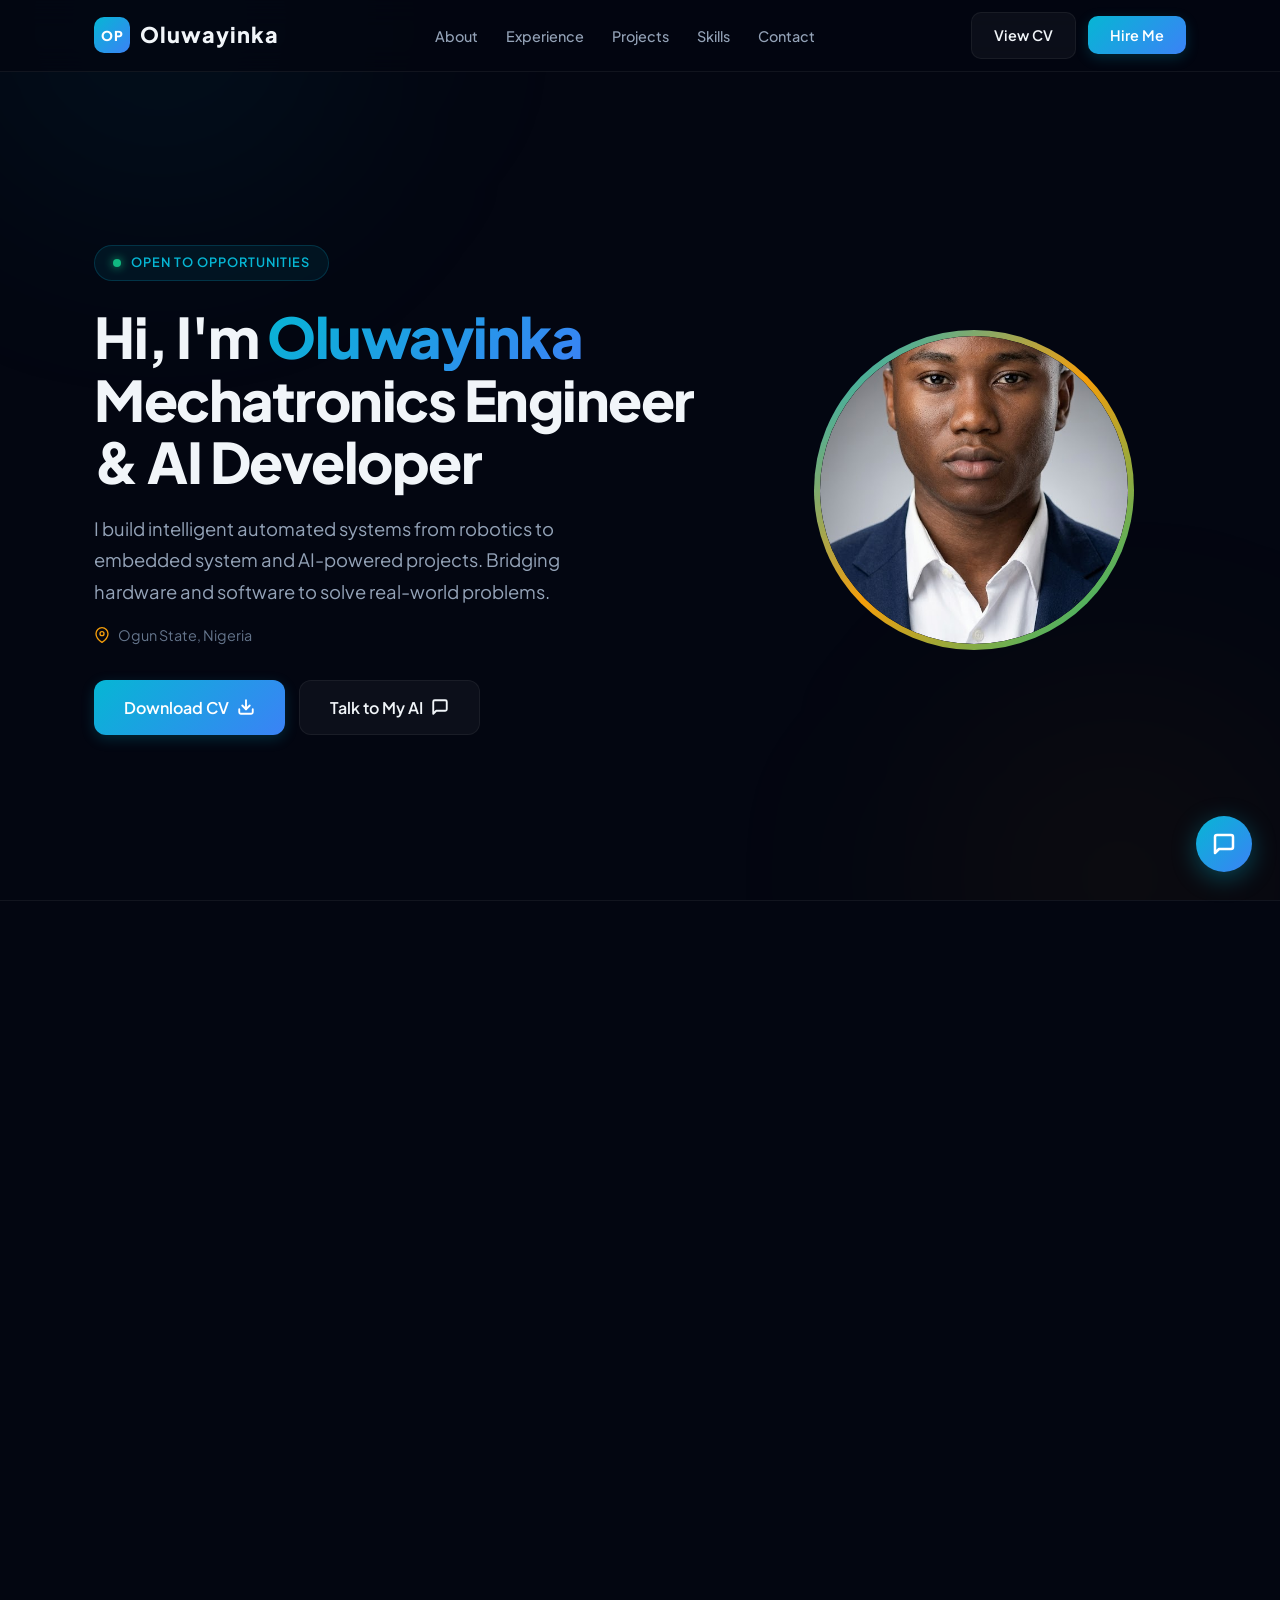
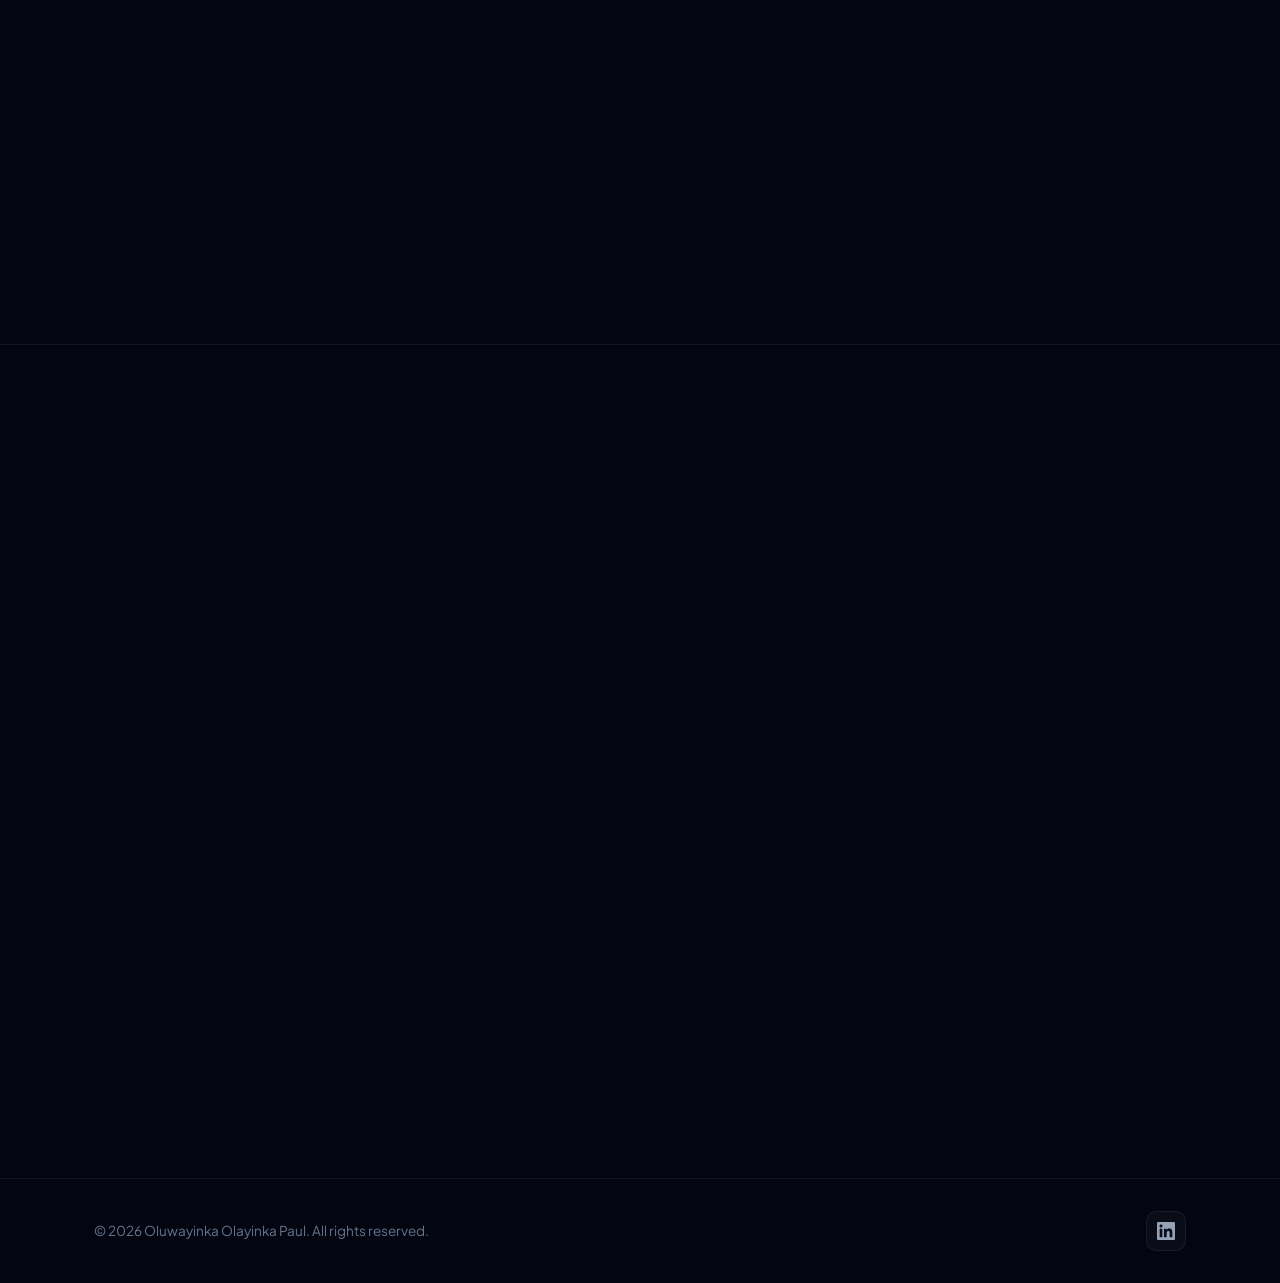
==== commit aaabf03c: "Add profile picture to hero section" ====
--- a/index.html
+++ b/index.html
@@ -86,9 +86,7 @@
         <div class="hero-visual">
           <div class="profile-ring">
             <div class="profile-inner">
-              <!-- Replace the initials below with an <img> tag when you add a profile photo -->
-              <!-- Example: <img src="assets/images/profile.jpg" alt="Oluwayinka Olayinka Paul"> -->
-              <span class="profile-initials">OP</span>
+              <img src="assets/profile.png" alt="Oluwayinka Olayinka Paul" style="width:100%;height:100%;object-fit:cover;border-radius:50%;">
             </div>
           </div>
         </div>
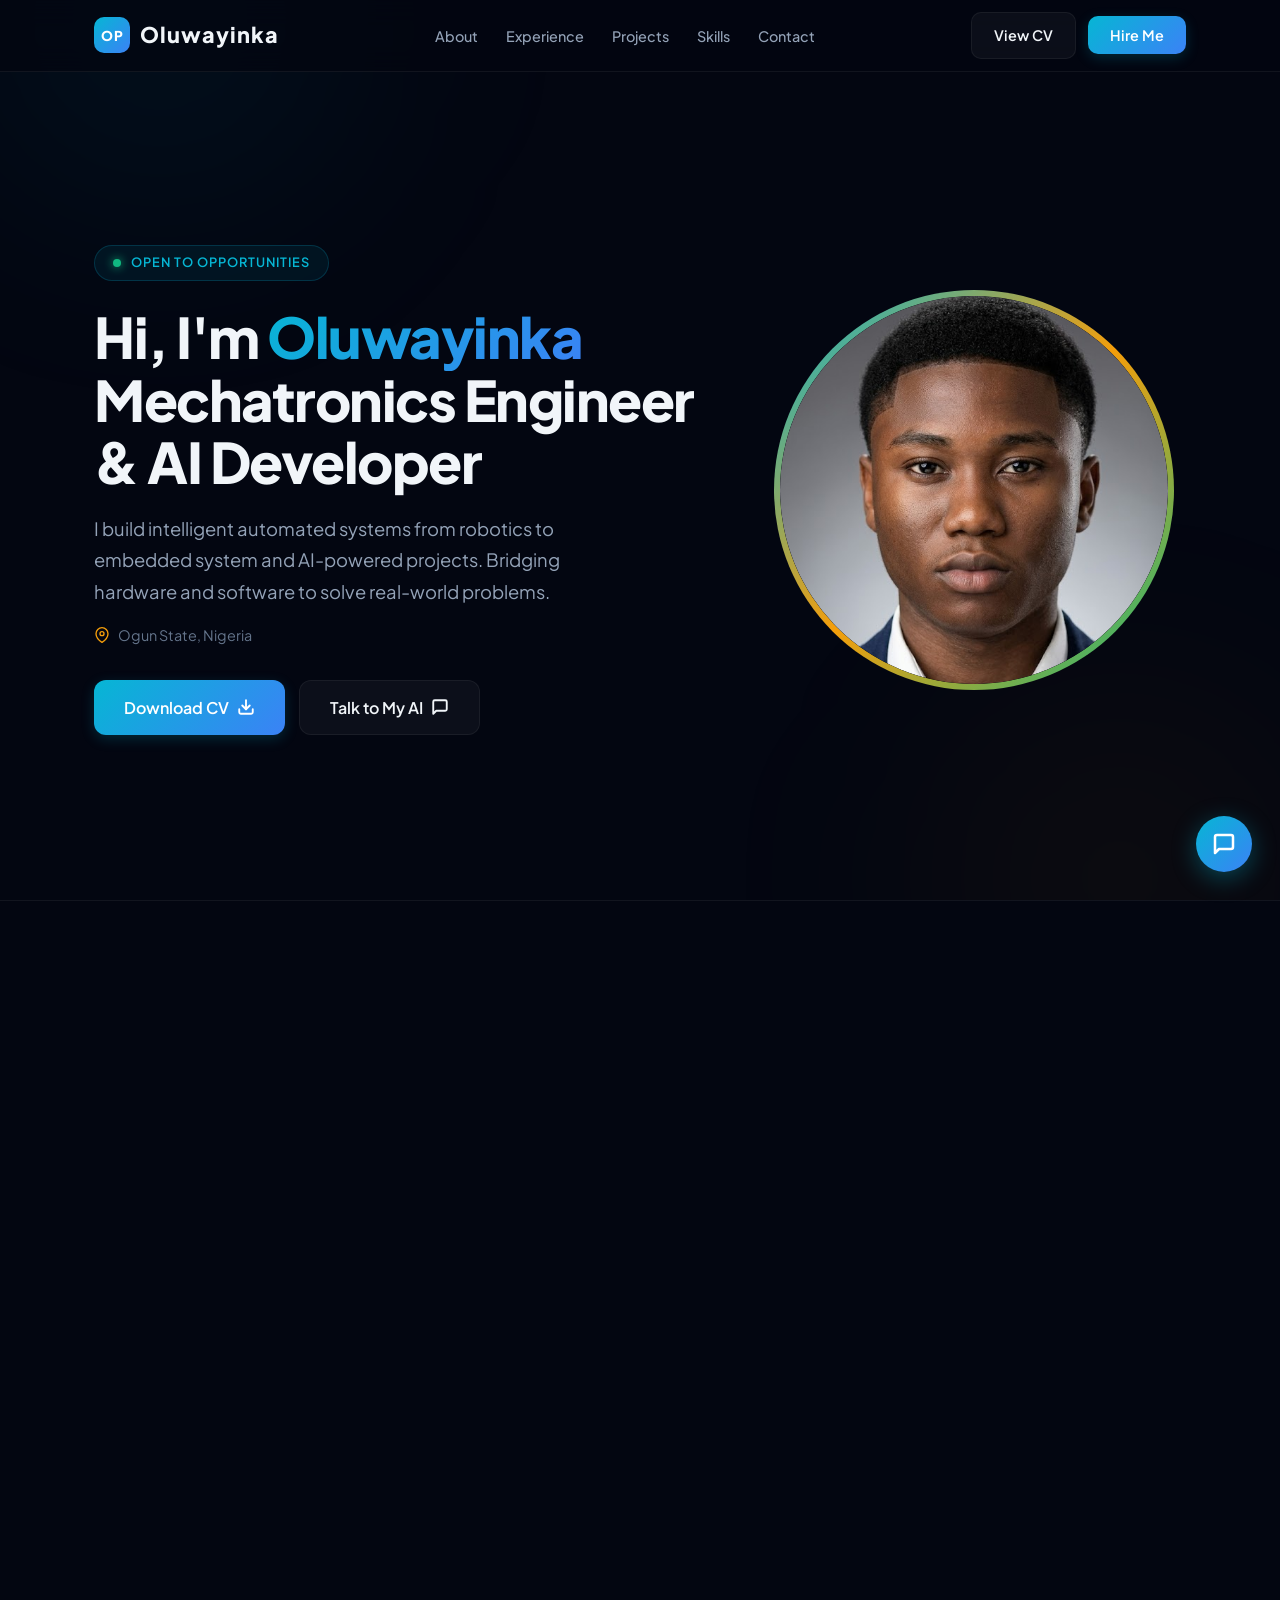
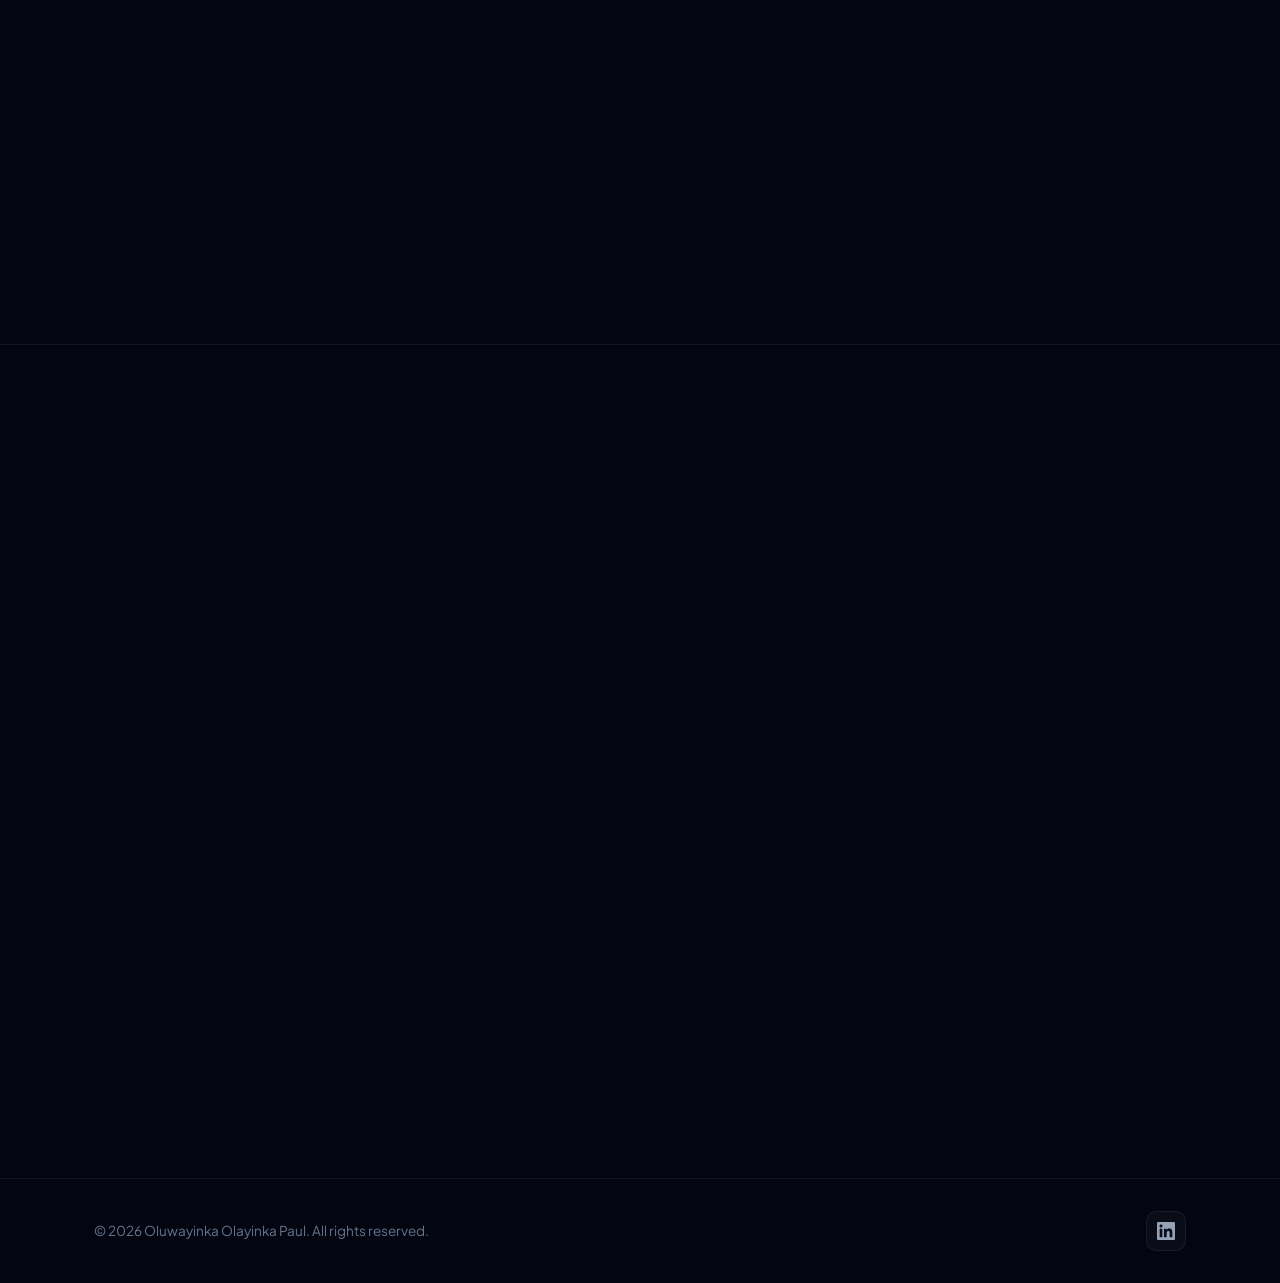
==== commit 5949d4d2: "Replace project icons with standard Lucide library icons" ====
--- a/index.html
+++ b/index.html
@@ -381,7 +381,7 @@
       <div class="projects-small-grid reveal">
         <div class="glass-card project-card">
           <div class="project-icon blue">
-            <svg viewBox="0 0 24 24" width="24" height="24" fill="none" stroke="#06b6d4" stroke-width="2" stroke-linecap="round" stroke-linejoin="round"><rect x="3" y="11" width="18" height="10" rx="2"/><circle cx="12" cy="5" r="2"/><path d="M12 7v4"/><line x1="8" y1="16" x2="8" y2="16"/><line x1="16" y1="16" x2="16" y2="16"/></svg>
+            <svg xmlns="http://www.w3.org/2000/svg" viewBox="0 0 24 24" width="24" height="24" fill="none" stroke="#06b6d4" stroke-width="2" stroke-linecap="round" stroke-linejoin="round"><path d="M12 8V4H8"/><rect width="16" height="12" x="4" y="8" rx="2"/><path d="M2 14h2"/><path d="M20 14h2"/><path d="M15 13v2"/><path d="M9 13v2"/></svg>
           </div>
           <h4>Robotic Arm</h4>
           <p>Designed and built a servo-controlled robotic arm using ESP microcontroller to simulate automated pick-and-place tasks in manufacturing.</p>
@@ -394,7 +394,7 @@
 
         <div class="glass-card project-card">
           <div class="project-icon amber">
-            <svg viewBox="0 0 24 24" width="24" height="24" fill="none" stroke="#f59e0b" stroke-width="2" stroke-linecap="round" stroke-linejoin="round"><path d="M12 22a7 7 0 0 0 7-7c0-2-1-3.9-3-5.5s-3.5-4-4-6.5c-.5 2.5-2 4.9-4 6.5C6 11.1 5 13 5 15a7 7 0 0 0 7 7z"/></svg>
+            <svg xmlns="http://www.w3.org/2000/svg" viewBox="0 0 24 24" width="24" height="24" fill="none" stroke="#f59e0b" stroke-width="2" stroke-linecap="round" stroke-linejoin="round"><path d="M7 16.3c2.2 0 4-1.83 4-4.05 0-1.16-.57-2.26-1.71-3.19S7.29 6.75 7 5.3c-.29 1.45-1.14 2.84-2.29 3.76S3 11.1 3 12.25c0 2.22 1.8 4.05 4 4.05z"/><path d="M12.56 6.6A10.97 10.97 0 0 0 14 3.02c.5 2.5 2 4.9 4 6.5s3 3.5 3 5.5a6.98 6.98 0 0 1-11.91 4.97"/></svg>
           </div>
           <h4>Water Level Indicator</h4>
           <p>Created a sensor-based alert system using LEDs and buzzers for real-time monitoring of water tank levels in household and agricultural setups.</p>
@@ -407,7 +407,7 @@
 
         <div class="glass-card project-card">
           <div class="project-icon green">
-            <svg viewBox="0 0 24 24" width="24" height="24" fill="none" stroke="#10b981" stroke-width="2" stroke-linecap="round" stroke-linejoin="round"><polygon points="13 2 3 14 12 14 11 22 21 10 12 10 13 2"/></svg>
+            <svg xmlns="http://www.w3.org/2000/svg" viewBox="0 0 24 24" width="24" height="24" fill="none" stroke="#10b981" stroke-width="2" stroke-linecap="round" stroke-linejoin="round"><path d="M20 13c0 5-3.5 7.5-7.66 8.95a1 1 0 0 1-.67-.01C7.5 20.5 4 18 4 13V6a1 1 0 0 1 1-1c2 0 4.5-1.2 6.24-2.72a1.17 1.17 0 0 1 1.52 0C14.51 3.81 17 5 19 5a1 1 0 0 1 1 1z"/><path d="m9 12 2 2 4-4"/></svg>
           </div>
           <h4>Error Detection & Correction</h4>
           <p>Developed a parity-based logic circuit to simulate and verify digital transmission accuracy, demonstrating error correction principles.</p>
@@ -420,7 +420,7 @@
 
         <div class="glass-card project-card">
           <div class="project-icon purple">
-            <svg viewBox="0 0 24 24" width="24" height="24" fill="none" stroke="#8b5cf6" stroke-width="2" stroke-linecap="round" stroke-linejoin="round"><circle cx="12" cy="12" r="3"/><path d="M19.4 15a1.65 1.65 0 0 0 .33 1.82l.06.06a2 2 0 0 1 0 2.83 2 2 0 0 1-2.83 0l-.06-.06a1.65 1.65 0 0 0-1.82-.33 1.65 1.65 0 0 0-1 1.51V21a2 2 0 0 1-2 2 2 2 0 0 1-2-2v-.09A1.65 1.65 0 0 0 9 19.4a1.65 1.65 0 0 0-1.82.33l-.06.06a2 2 0 0 1-2.83 0 2 2 0 0 1 0-2.83l.06-.06a1.65 1.65 0 0 0 .33-1.82 1.65 1.65 0 0 0-1.51-1H3a2 2 0 0 1-2-2 2 2 0 0 1 2-2h.09A1.65 1.65 0 0 0 4.6 9a1.65 1.65 0 0 0-.33-1.82l-.06-.06a2 2 0 0 1 0-2.83 2 2 0 0 1 2.83 0l.06.06a1.65 1.65 0 0 0 1.82.33H9a1.65 1.65 0 0 0 1-1.51V3a2 2 0 0 1 2-2 2 2 0 0 1 2 2v.09a1.65 1.65 0 0 0 1 1.51 1.65 1.65 0 0 0 1.82-.33l.06-.06a2 2 0 0 1 2.83 0 2 2 0 0 1 0 2.83l-.06.06a1.65 1.65 0 0 0-.33 1.82V9a1.65 1.65 0 0 0 1.51 1H21a2 2 0 0 1 2 2 2 2 0 0 1-2 2h-.09a1.65 1.65 0 0 0-1.51 1z"/></svg>
+            <svg xmlns="http://www.w3.org/2000/svg" viewBox="0 0 24 24" width="24" height="24" fill="none" stroke="#8b5cf6" stroke-width="2" stroke-linecap="round" stroke-linejoin="round"><path d="m12 14 4-4"/><path d="M3.34 19a10 10 0 1 1 17.32 0"/><path d="M13.73 4.2l-1.47 8.59a2 2 0 0 1-3.46.89L6 10"/></svg>
           </div>
           <h4>SCR Motor Speed Control</h4>
           <p>Controlled AC motor speed using a Silicon Controlled Rectifier (SCR) for basic automation — demonstrating power electronics principles.</p>
@@ -433,7 +433,7 @@
 
         <div class="glass-card project-card">
           <div class="project-icon green">
-            <svg viewBox="0 0 24 24" width="24" height="24" fill="none" stroke="#10b981" stroke-width="2" stroke-linecap="round" stroke-linejoin="round"><path d="M12 2v20M17 5H9.5a3.5 3.5 0 0 0 0 7h5a3.5 3.5 0 0 1 0 7H6"/></svg>
+            <svg xmlns="http://www.w3.org/2000/svg" viewBox="0 0 24 24" width="24" height="24" fill="none" stroke="#10b981" stroke-width="2" stroke-linecap="round" stroke-linejoin="round"><path d="M5 12.55a11 11 0 0 1 14.08 0"/><path d="M1.42 9a16 16 0 0 1 21.16 0"/><path d="M8.53 16.11a6 6 0 0 1 6.95 0"/><line x1="12" y1="20" x2="12.01" y2="20"/></svg>
           </div>
           <h4>IoT-Controlled Lawn Mower</h4>
           <p>Built a lawn mower controlled using IoT for automated and remote landscaping operations, bridging hardware mechanics with smart networking.</p>
--- a/style.css
+++ b/style.css
@@ -383,8 +383,8 @@
 }
 
 .profile-ring {
-  width: 320px;
-  height: 320px;
+  width: 400px;
+  height: 400px;
   border-radius: 50%;
   padding: 6px;
   background: linear-gradient(135deg, var(--accent-blue), var(--accent-amber), var(--accent-green));
@@ -408,6 +408,12 @@
   align-items: center;
   justify-content: center;
   overflow: hidden;
+  animation: ringRotateReverse 8s linear infinite;
+}
+
+@keyframes ringRotateReverse {
+  0% { filter: hue-rotate(0deg); }
+  100% { filter: hue-rotate(-360deg); }
 }
 
 .profile-initials {
@@ -423,6 +429,7 @@
   width: 100%;
   height: 100%;
   object-fit: cover;
+  object-position: center 15%;
 }
 
 /* ==============================
@@ -1523,7 +1530,7 @@
 @media (max-width: 1024px) {
   .hero-content { grid-template-columns: 1fr; text-align: center; }
   .hero-visual { order: -1; }
-  .profile-ring { width: 240px; height: 240px; }
+  .profile-ring { width: 300px; height: 300px; }
   .profile-initials { font-size: 3.5rem; }
   .hero h1 { font-size: 2.8rem; }
   .hero-subtitle { margin: 0 auto 16px; }
@@ -1557,7 +1564,7 @@
 
 @media (max-width: 480px) {
   .hero h1 { font-size: 1.9rem; }
-  .profile-ring { width: 180px; height: 180px; }
+  .profile-ring { width: 220px; height: 220px; }
   .profile-initials { font-size: 2.5rem; }
   .hero-buttons { flex-direction: column; align-items: center; }
   .about-stats { grid-template-columns: 1fr 1fr; }
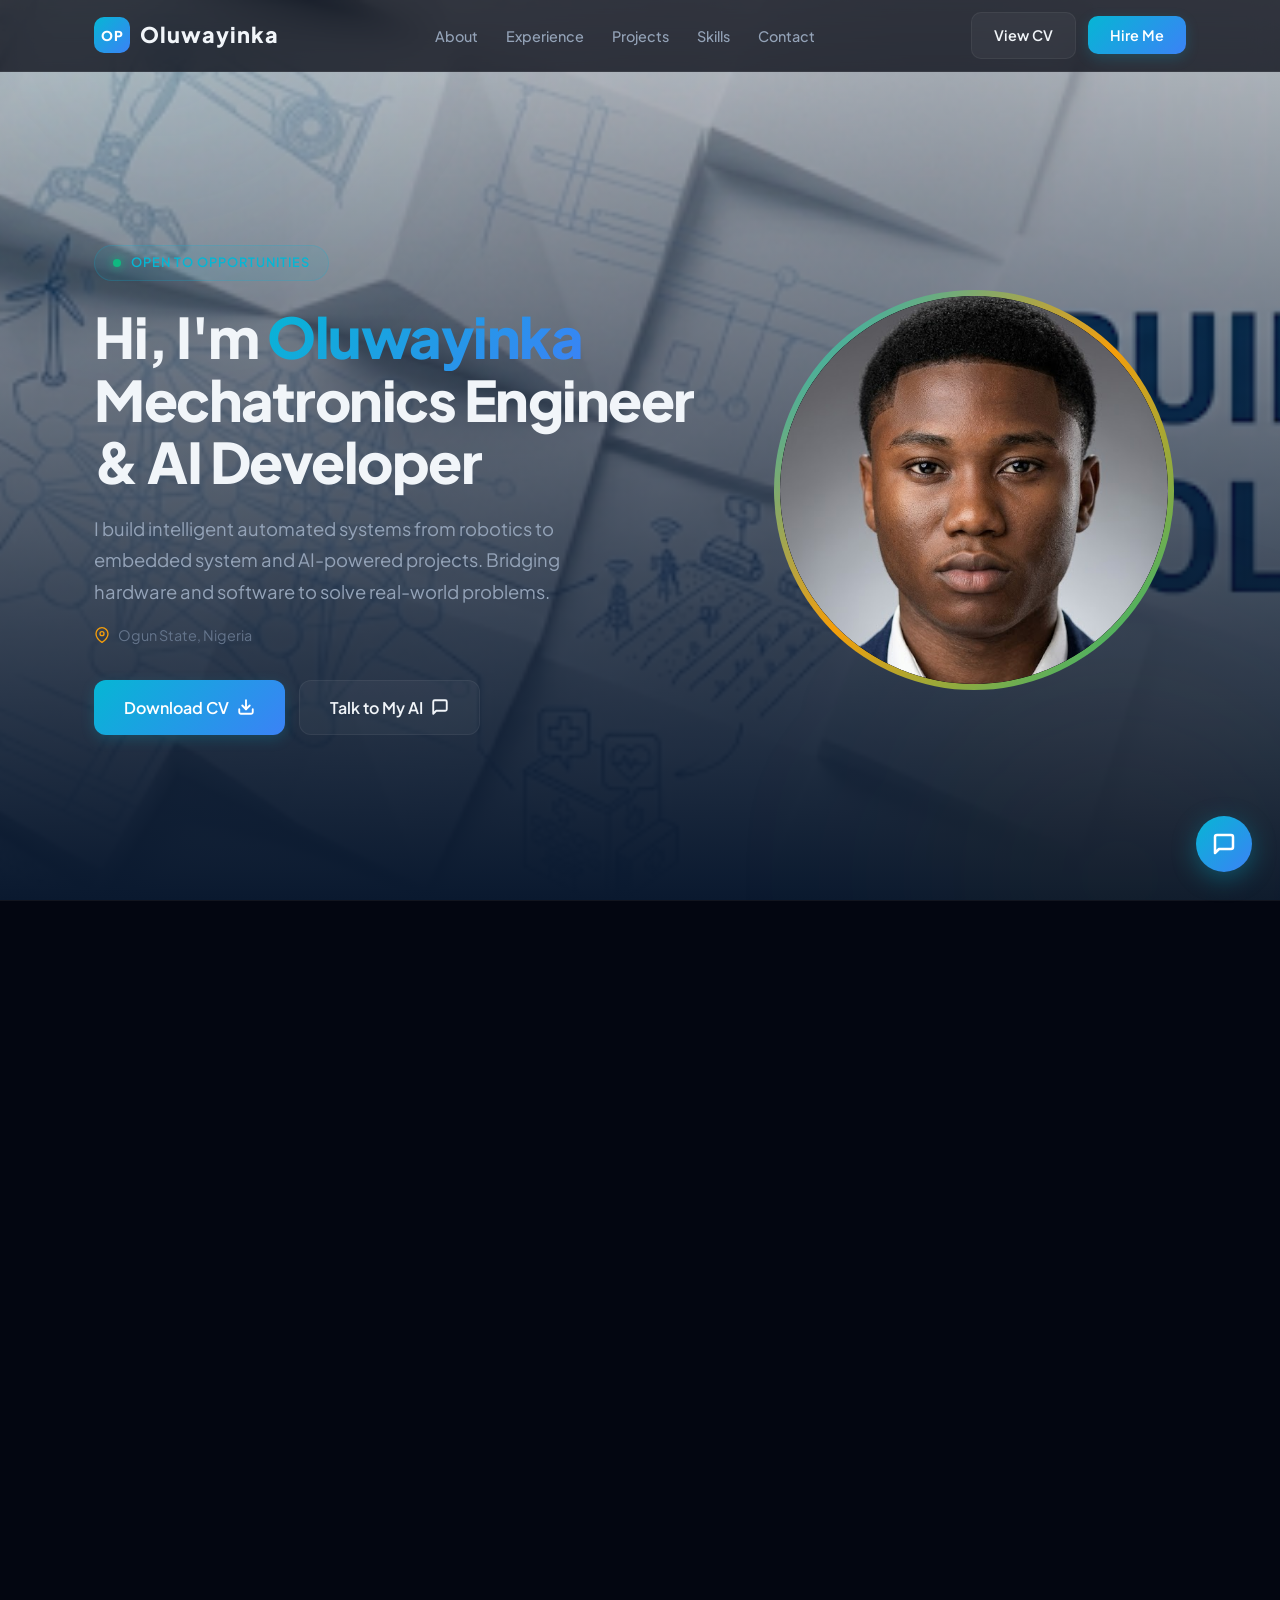
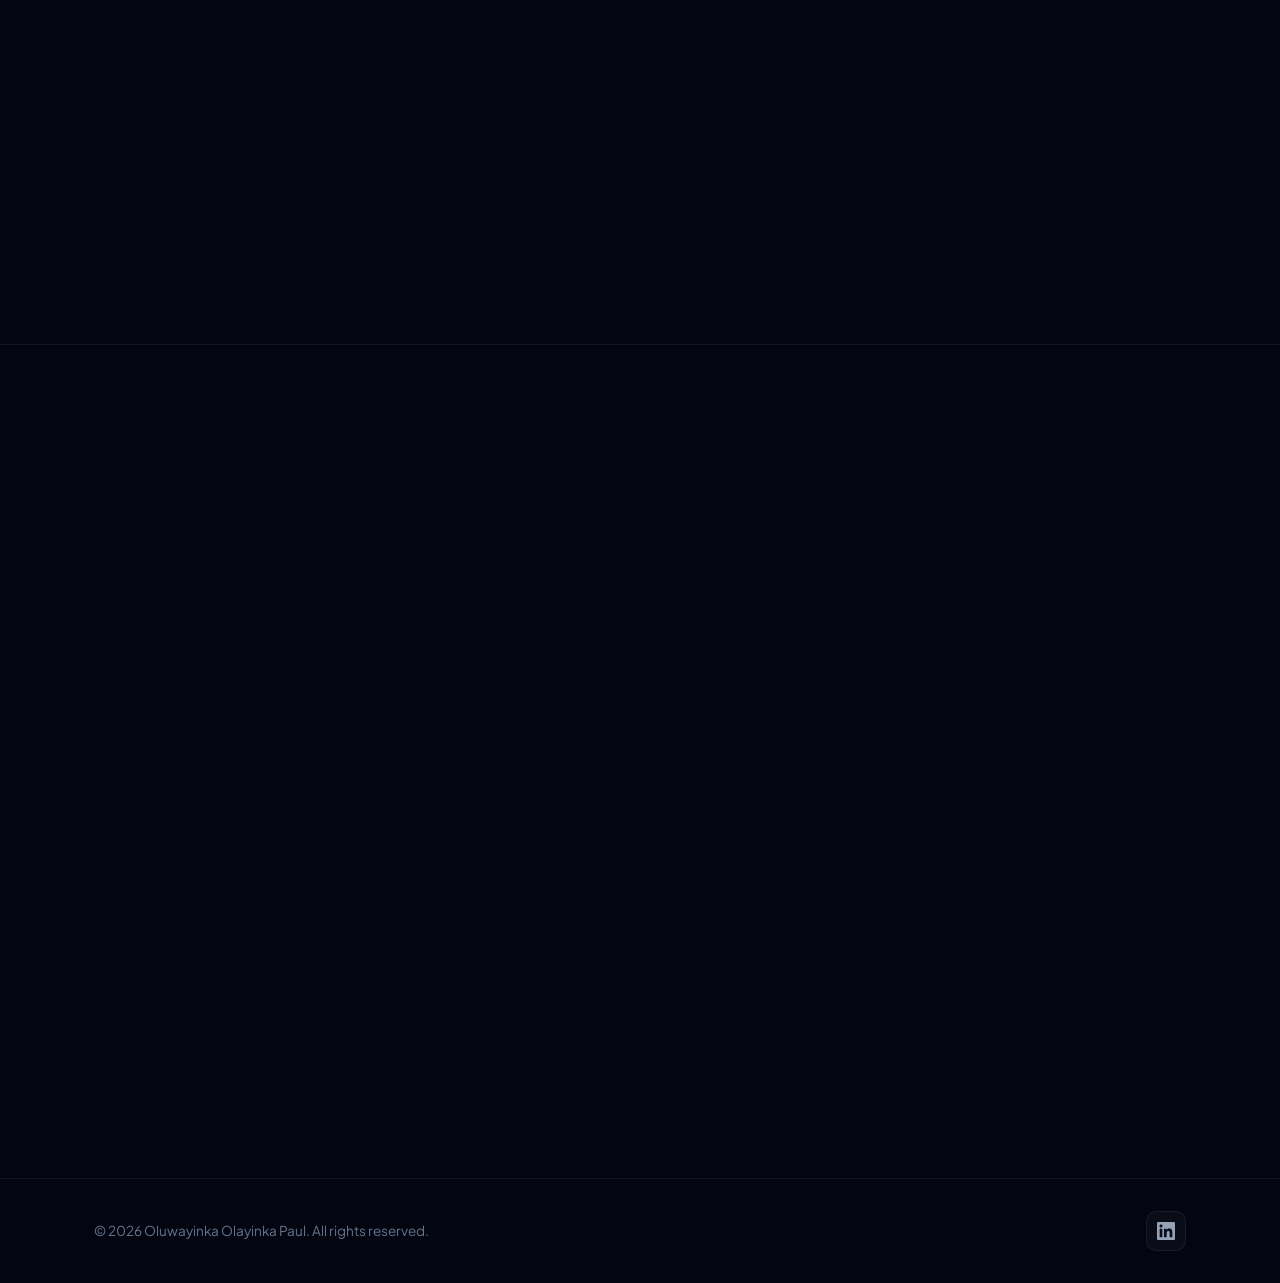
==== commit b13e4501: "Update phone to single number +234 810 177 3538" ====
--- a/index.html
+++ b/index.html
@@ -622,7 +622,7 @@
             </div>
             <div class="info-details">
               <h5>Phone</h5>
-              <p>+234 810 177 3538 +234 701 617 2429</p>
+              <p>+234 810 177 3538</p>
             </div>
           </div>
 
@@ -638,21 +638,25 @@
         </div>
 
         <div class="glass-card contact-form-card">
-          <form id="contact-form" onsubmit="handleContactSubmit(event)">
+          <form id="contact-form" action="https://formsubmit.co/olayinkapaul720@gmail.com" method="POST">
+            <!-- FormSubmit Configurations -->
+            <input type="hidden" name="_subject" value="New Contact from Portfolio!">
+            <input type="hidden" name="_captcha" value="false">
+
             <div class="form-row">
               <div class="form-group">
                 <label for="user-name">Your Name</label>
-                <input type="text" id="user-name" required placeholder="e.g. John Doe">
+                <input type="text" id="user-name" name="name" required placeholder="e.g. John Doe">
               </div>
               <div class="form-group">
                 <label for="user-email">Your Email</label>
-                <input type="email" id="user-email" required placeholder="e.g. john@company.com">
+                <input type="email" id="user-email" name="email" required placeholder="e.g. john@company.com">
               </div>
             </div>
 
             <div class="form-group">
               <label for="interest-area">Interest Area</label>
-              <select id="interest-area" required>
+              <select id="interest-area" name="interest-area" required>
                 <option value="" disabled selected>Select an area...</option>
                 <option value="robotics">Robotics & Embedded Systems</option>
                 <option value="ai">AI & Machine Learning</option>
@@ -664,7 +668,7 @@
 
             <div class="form-group">
               <label for="user-message">Your Message</label>
-              <textarea id="user-message" rows="4" required placeholder="Tell me about your project or opportunity..."></textarea>
+              <textarea id="user-message" name="message" rows="4" required placeholder="Tell me about your project or opportunity..."></textarea>
             </div>
 
             <button type="submit" class="submit-btn">Send Message</button>
--- a/style.css
+++ b/style.css
@@ -294,6 +294,9 @@
   min-height: 100vh;
   display: flex;
   align-items: center;
+  background: linear-gradient(rgba(10, 25, 47, 0.2) 0%, rgba(10, 25, 47, 0.8) 70%, rgba(10, 25, 47, 1) 100%), url('assets/hero-bg.png');
+  background-size: cover;
+  background-position: center;
 }
 
 .hero-content {
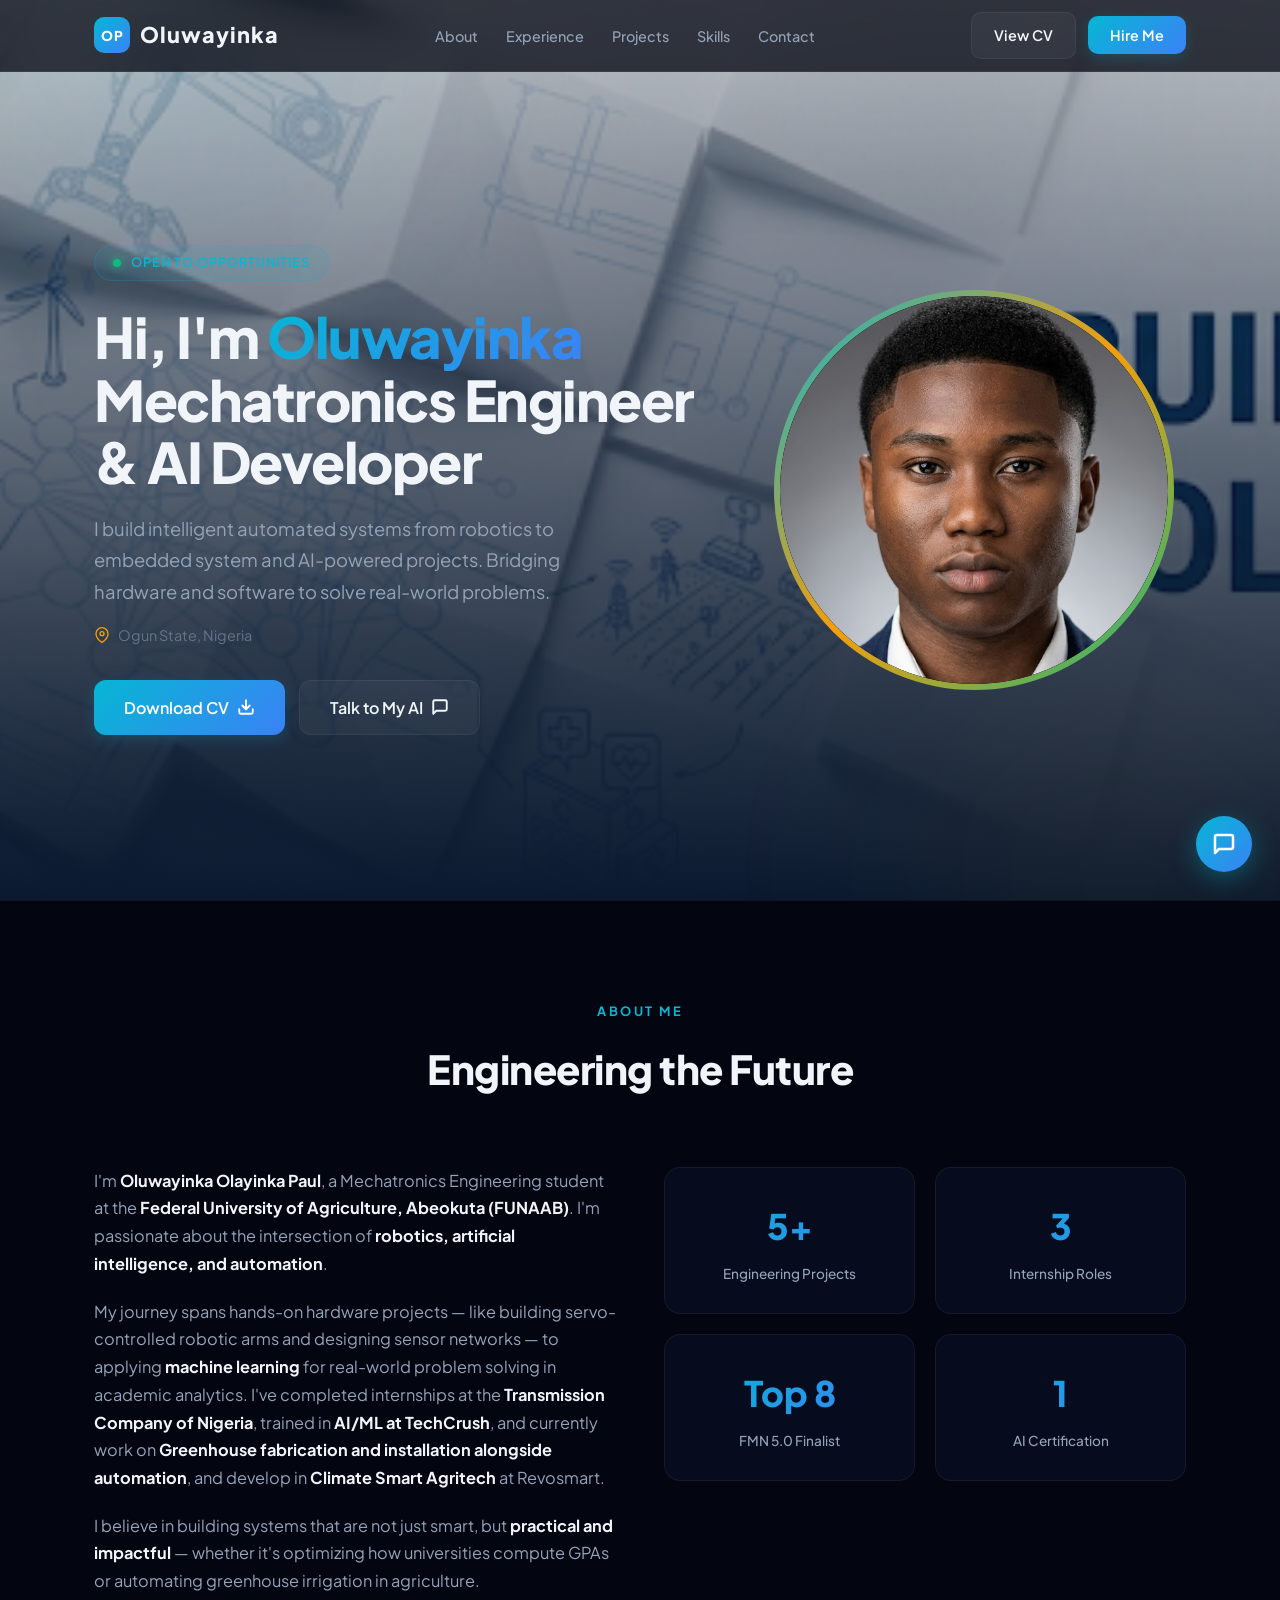
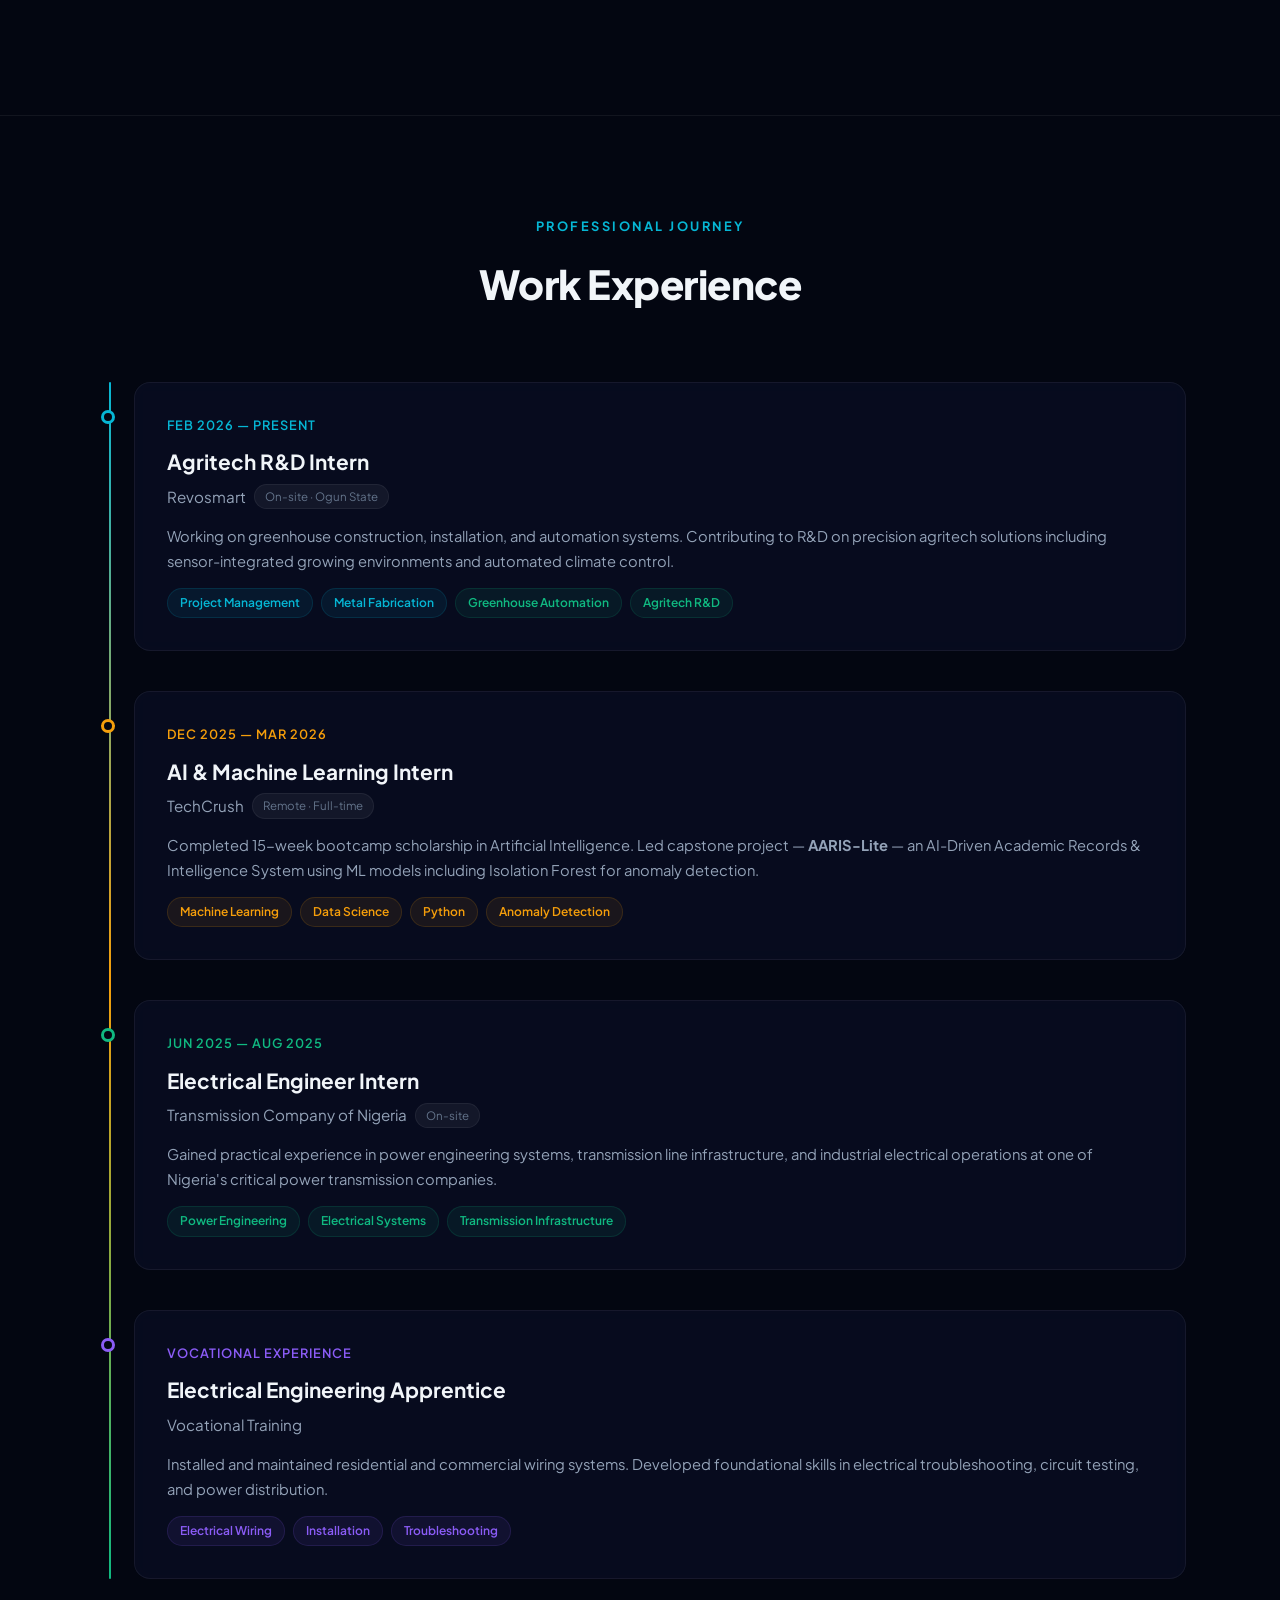
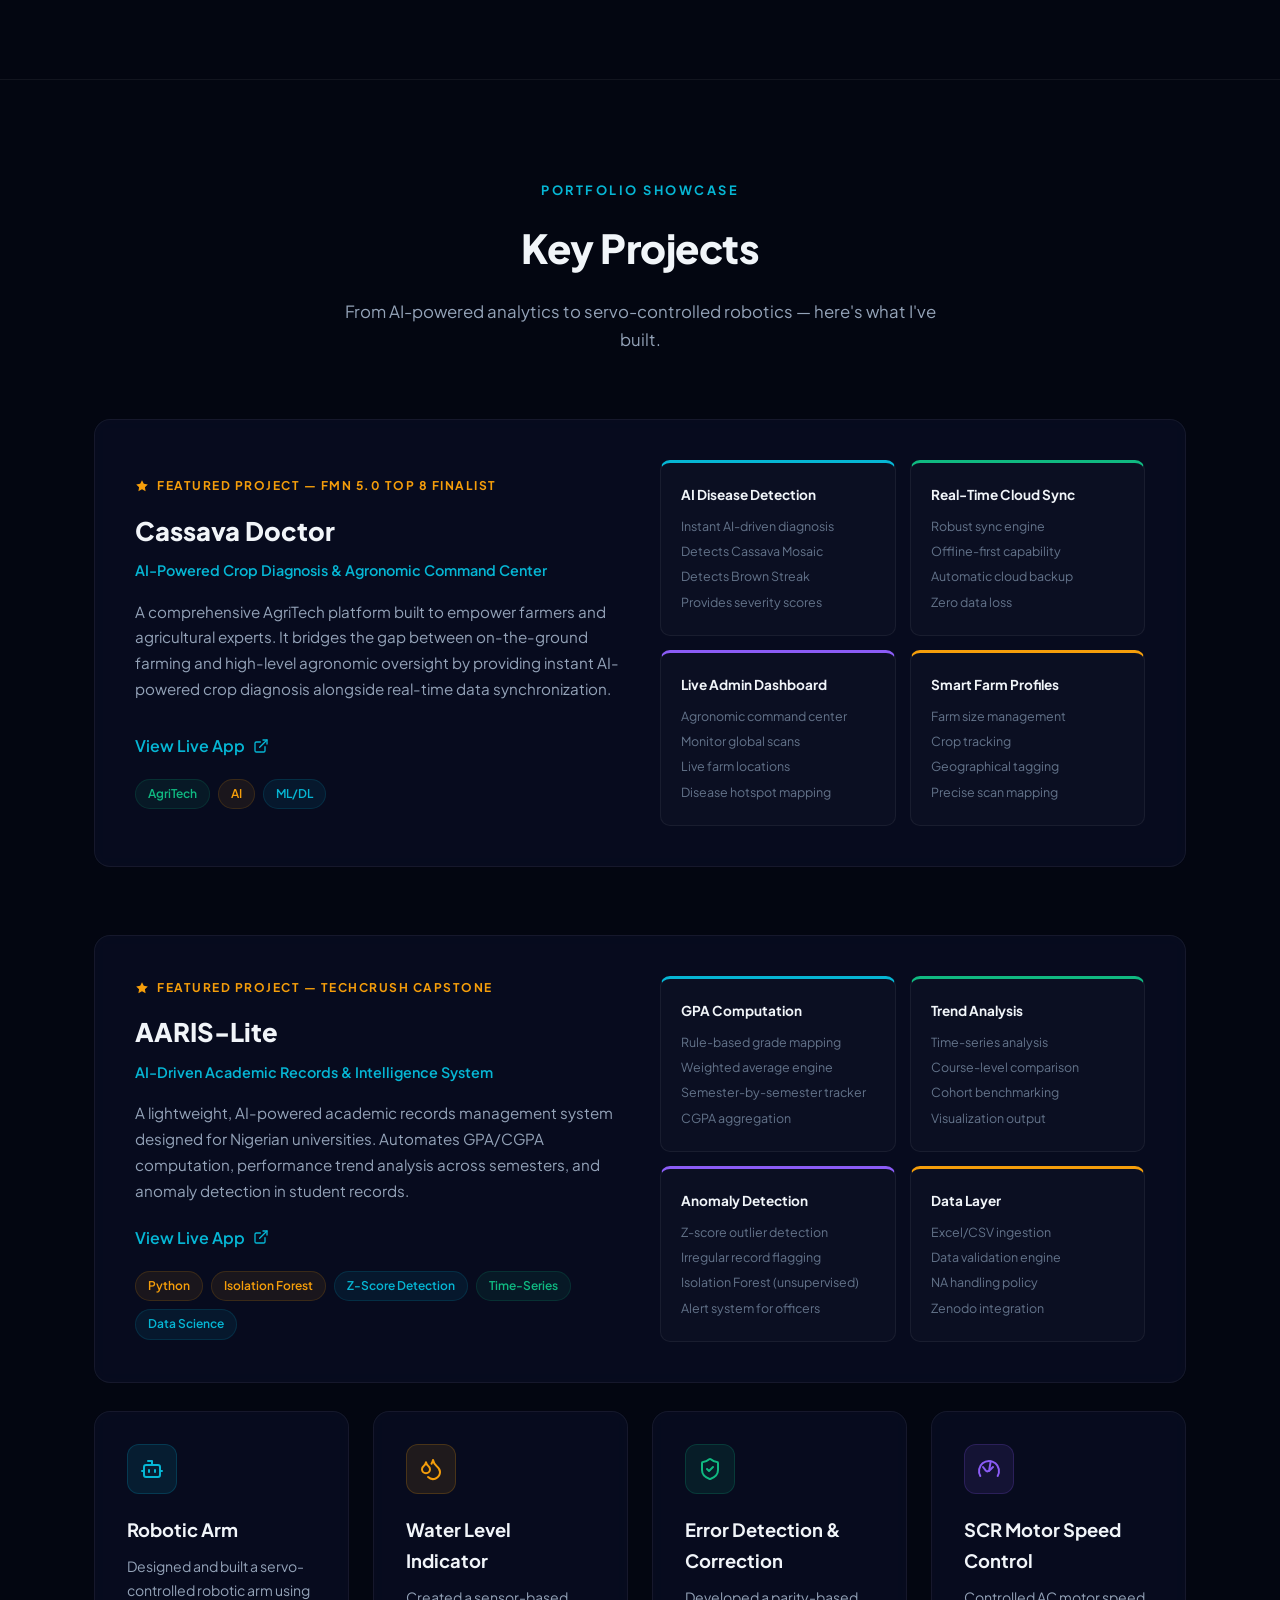
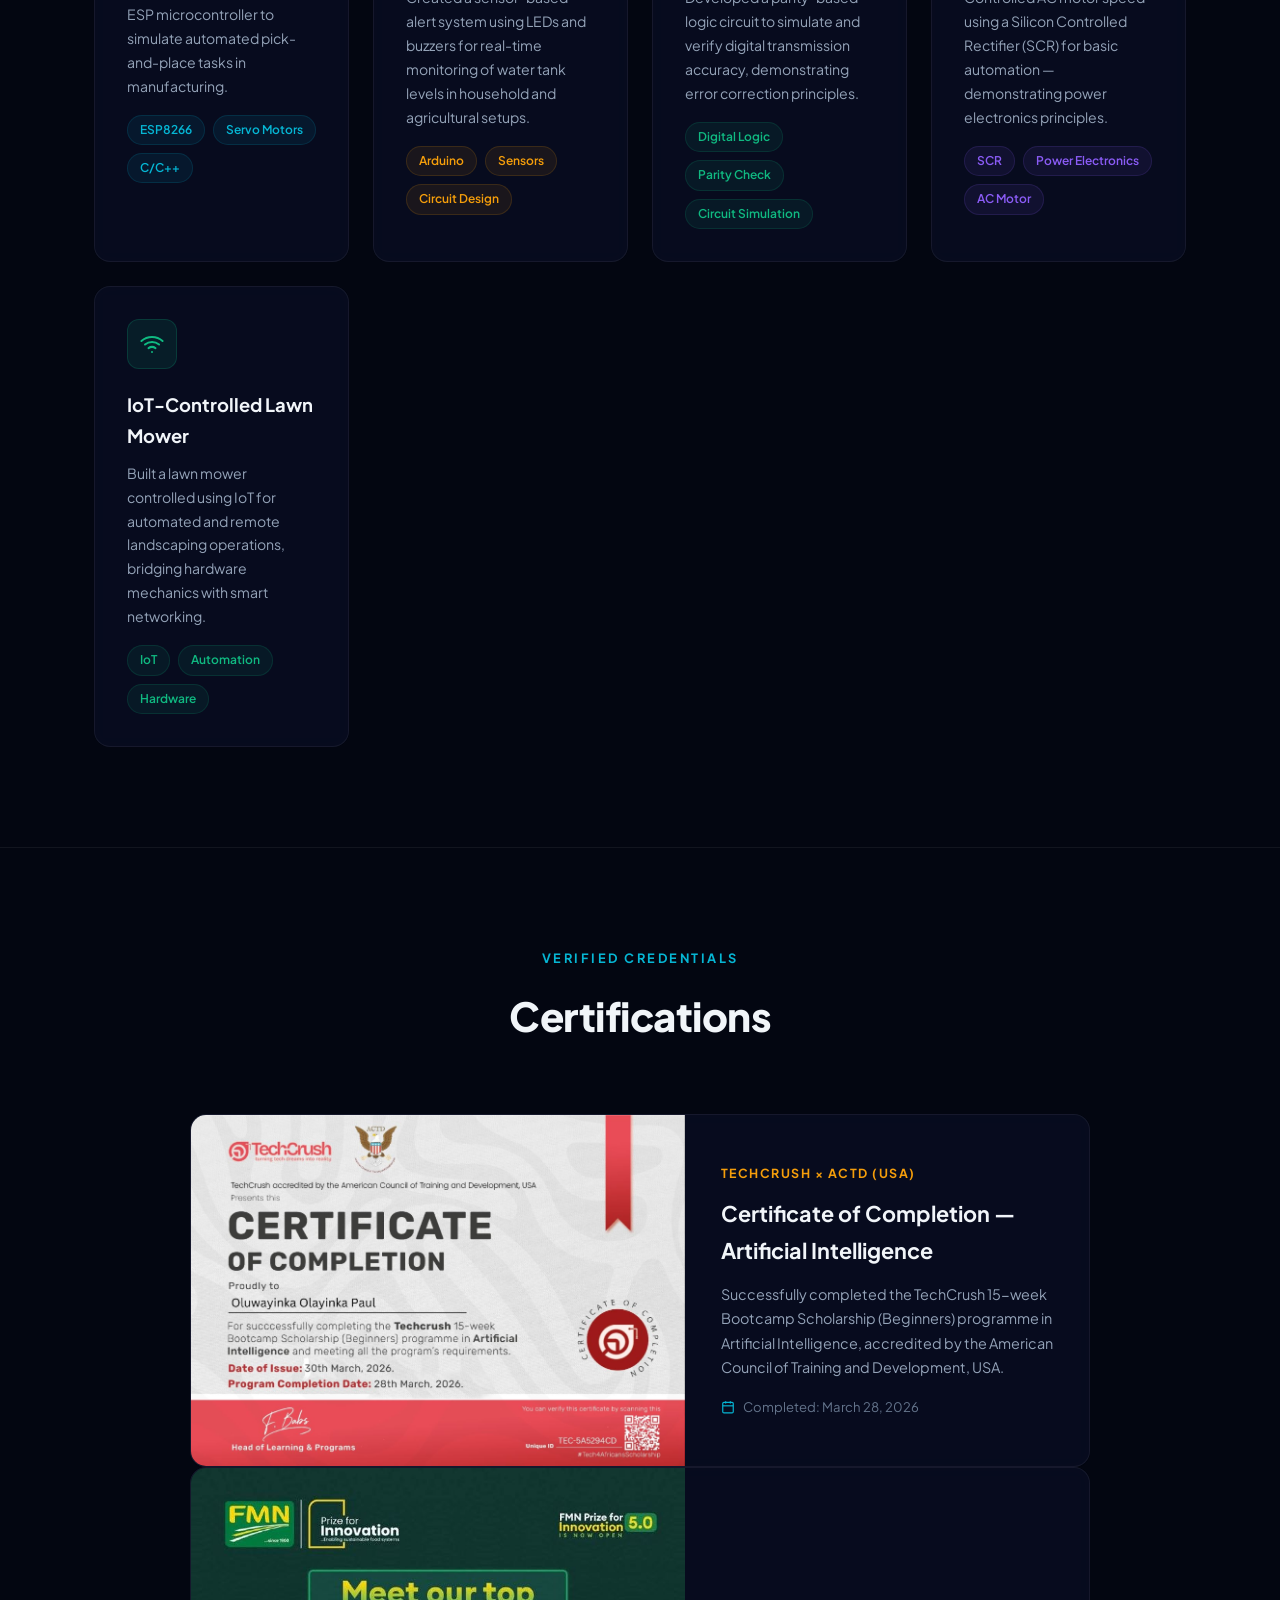
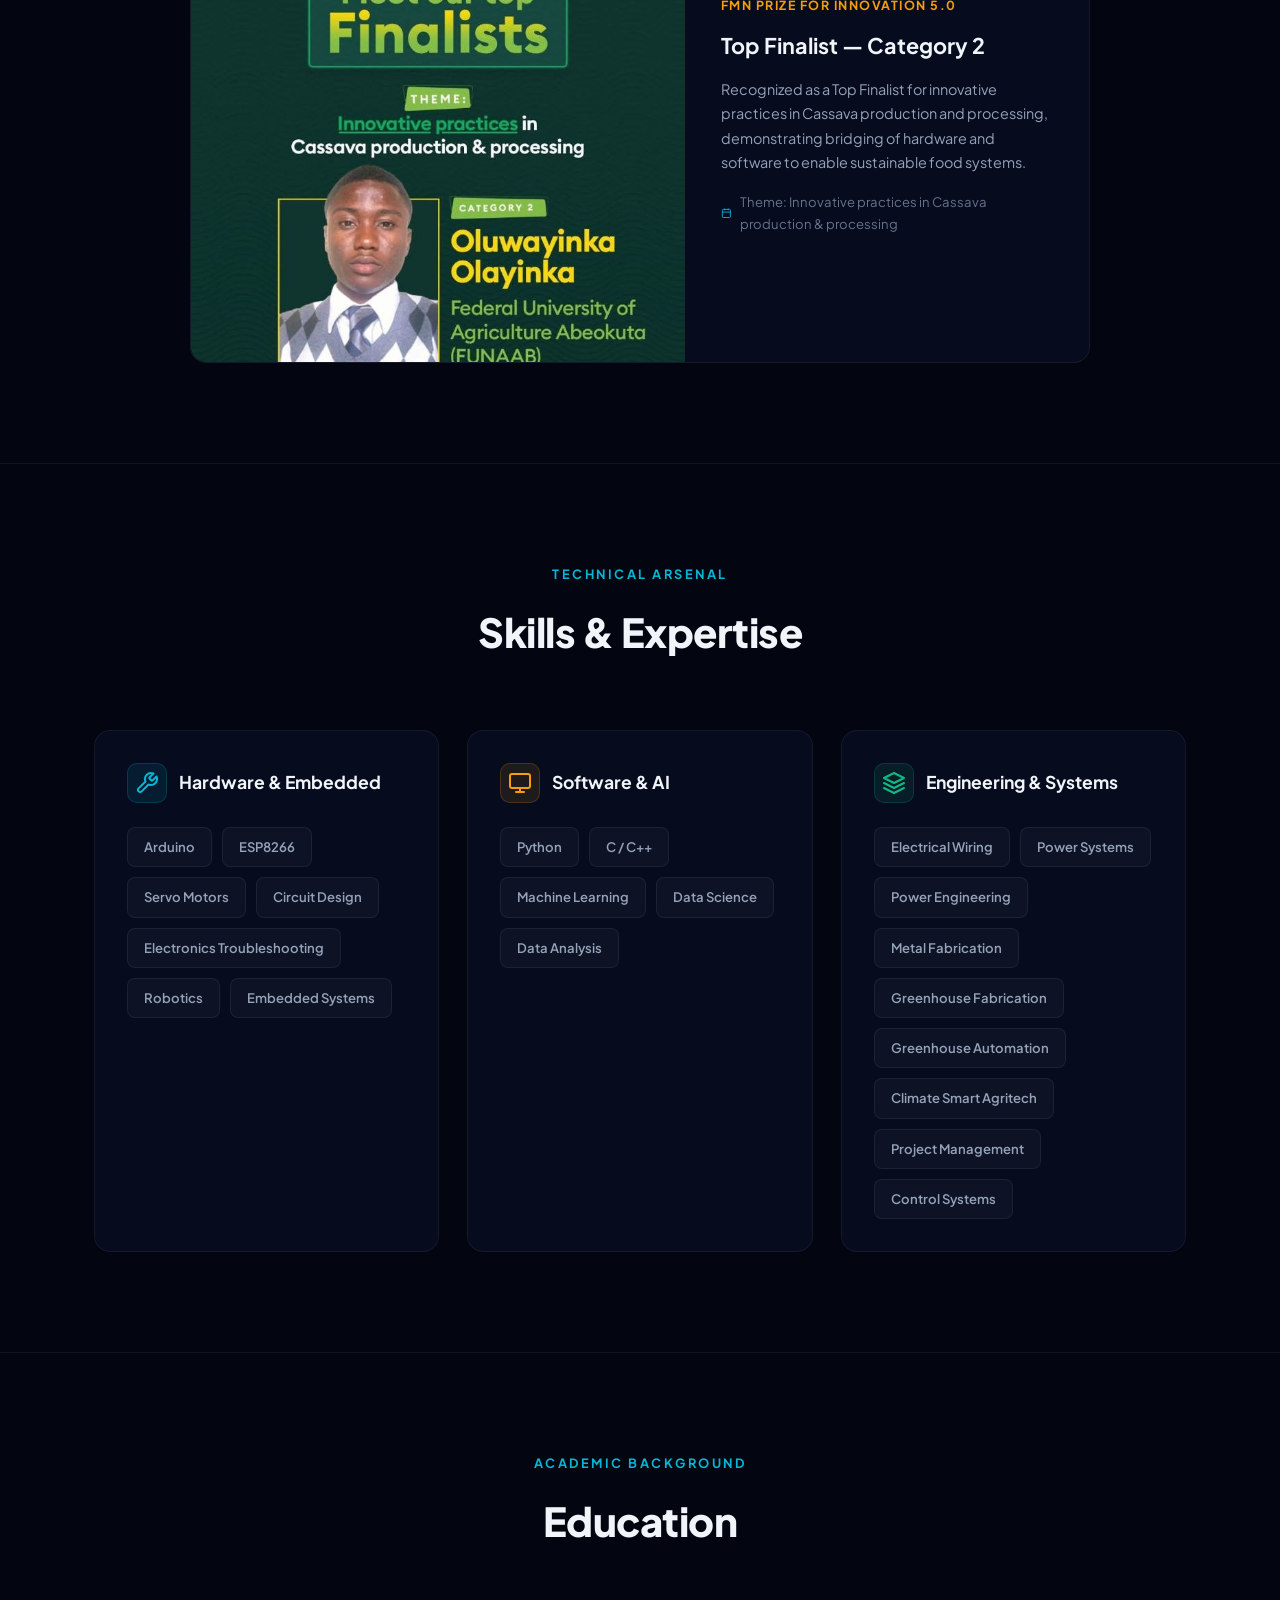
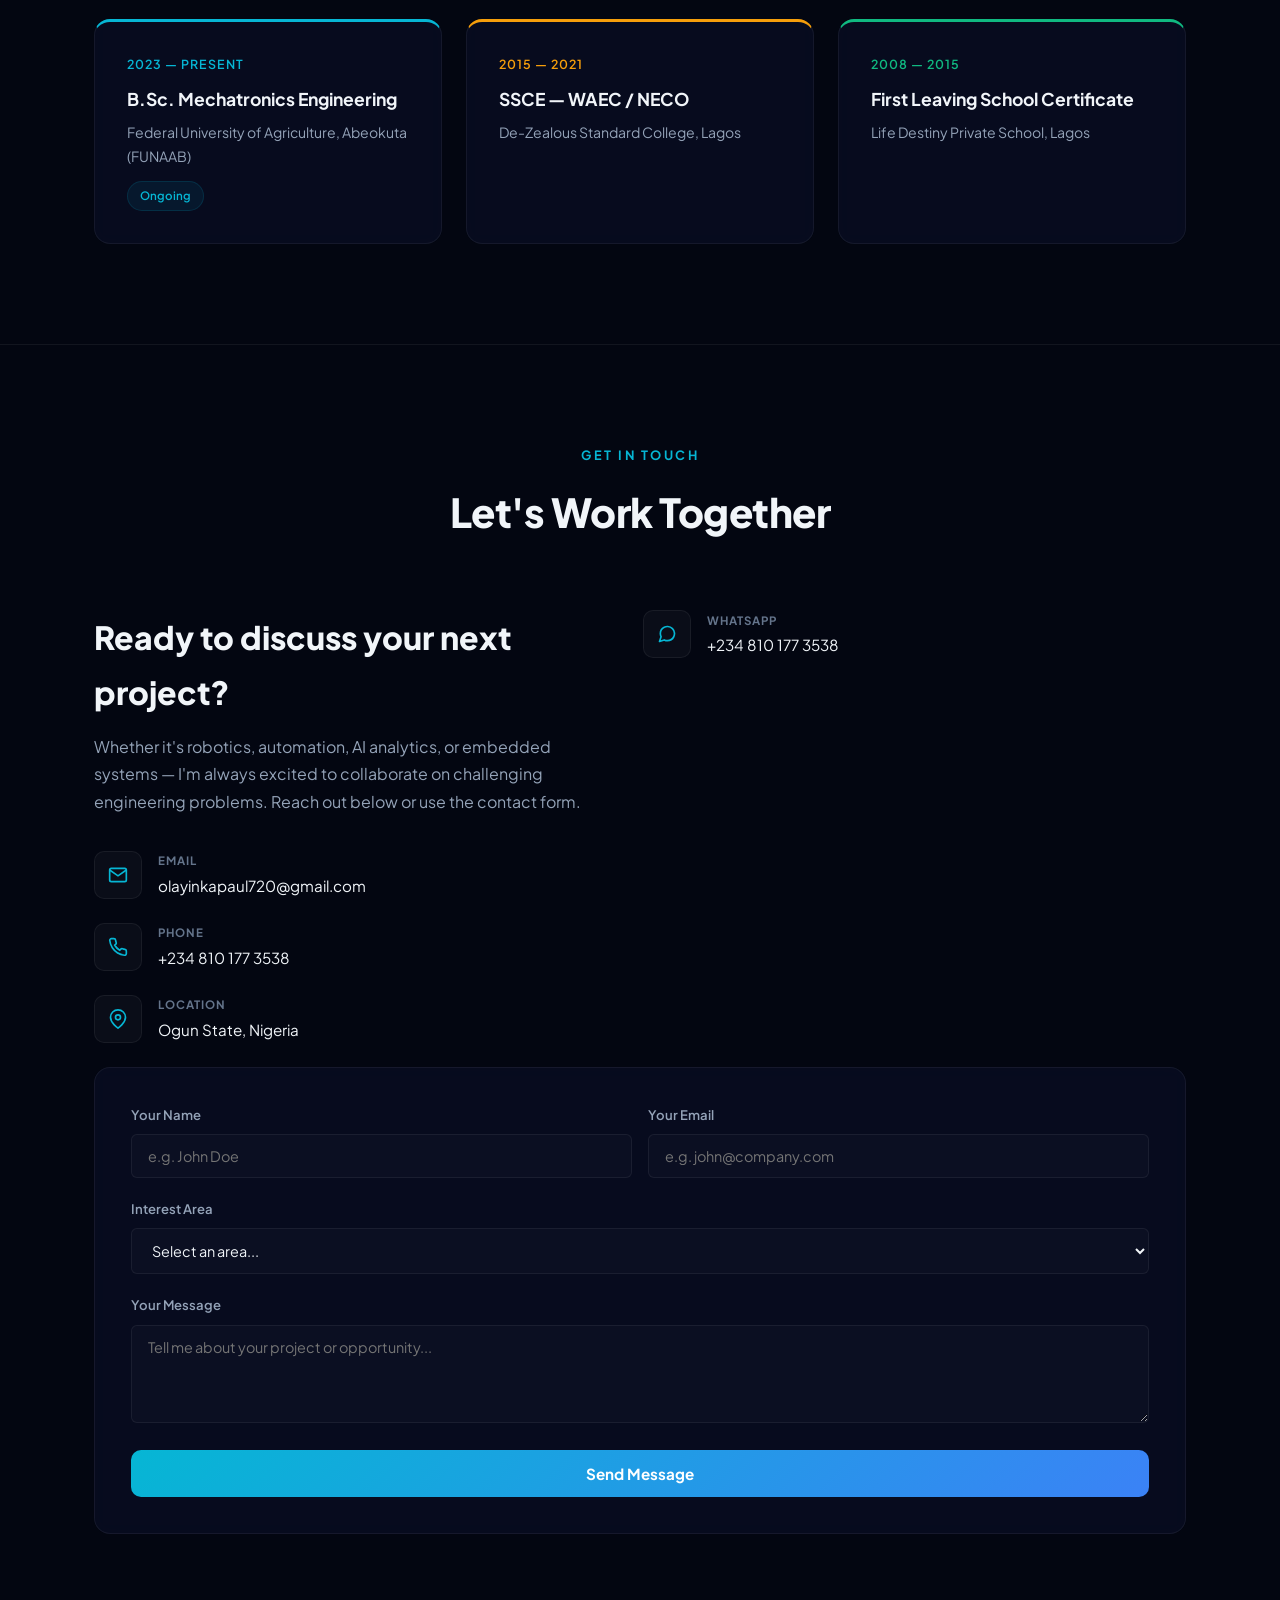
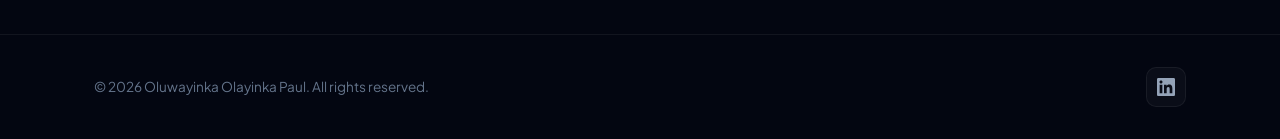
==== commit 4779b340: "Fix mobile menu close logic, fix Hire Me button, add WhatsApp link" ====
--- a/index.html
+++ b/index.html
@@ -35,7 +35,7 @@
 
       <div class="nav-cta">
         <a href="cv.html" class="btn btn-ghost" target="_blank">View CV</a>
-        <button class="btn btn-primary" onclick="scrollTo('#contact')">Hire Me</button>
+        <button class="btn btn-primary" onclick="scrollToSection('#contact')">Hire Me</button>
         <button class="mobile-menu-btn" onclick="toggleMobileNav()" aria-label="Toggle menu">
           <svg viewBox="0 0 24 24" fill="none" stroke="currentColor" stroke-width="2.5" stroke-linecap="round">
             <line x1="3" y1="6" x2="21" y2="6"></line>
@@ -637,6 +637,17 @@
           </div>
         </div>
 
+          <div class="info-item">
+            <div class="info-icon">
+              <svg viewBox="0 0 24 24" fill="none" stroke="currentColor" stroke-width="2" stroke-linecap="round" stroke-linejoin="round"><path d="M21 11.5a8.38 8.38 0 0 1-.9 3.8 8.5 8.5 0 0 1-7.6 4.7 8.38 8.38 0 0 1-3.8-.9L3 21l1.9-5.7a8.38 8.38 0 0 1-.9-3.8 8.5 8.5 0 0 1 4.7-7.6 8.38 8.38 0 0 1 3.8-.9h.5a8.48 8.48 0 0 1 8 8v.5z"></path></svg>
+            </div>
+            <div class="info-details">
+              <h5>WhatsApp</h5>
+              <p><a href="https://wa.me/2348101773538" target="_blank" style="color: inherit; text-decoration: none;">+234 810 177 3538</a></p>
+            </div>
+          </div>
+        </div>
+
         <div class="glass-card contact-form-card">
           <form id="contact-form" action="https://formsubmit.co/olayinkapaul720@gmail.com" method="POST">
             <!-- FormSubmit Configurations -->
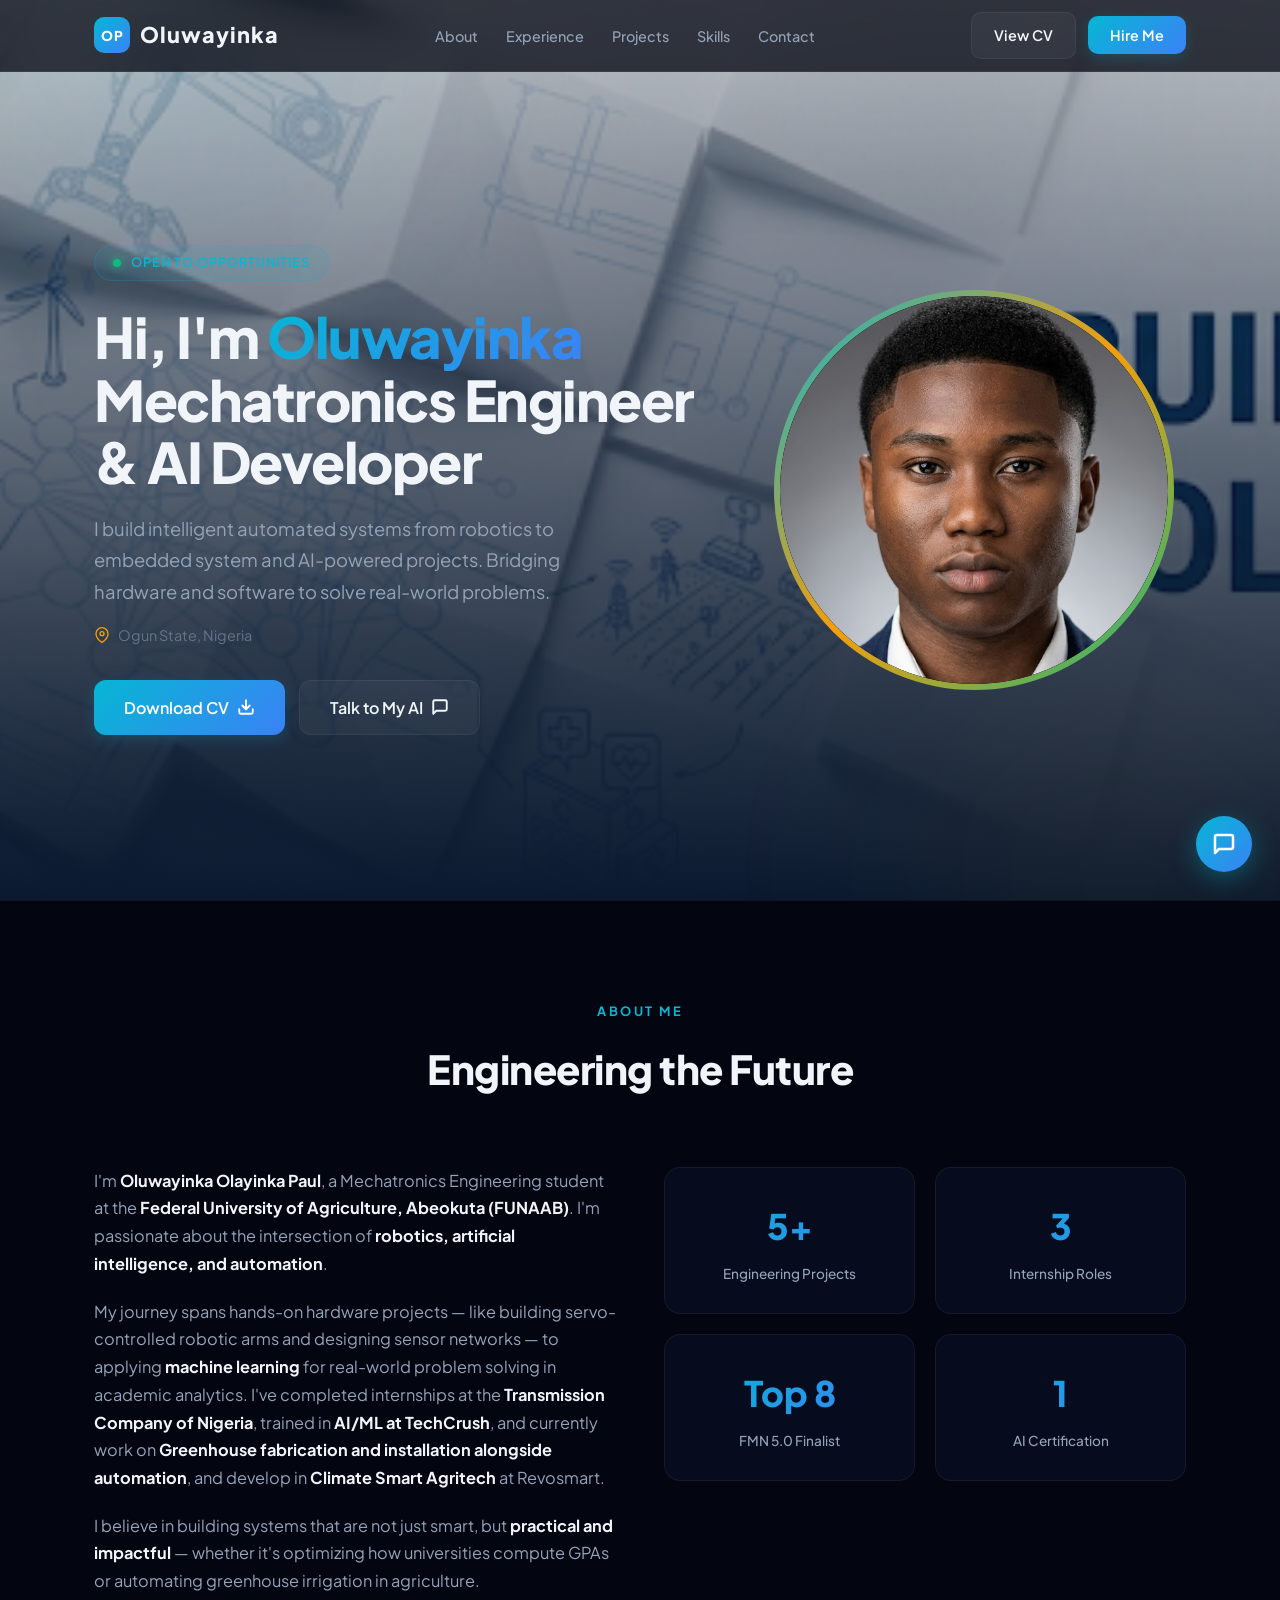
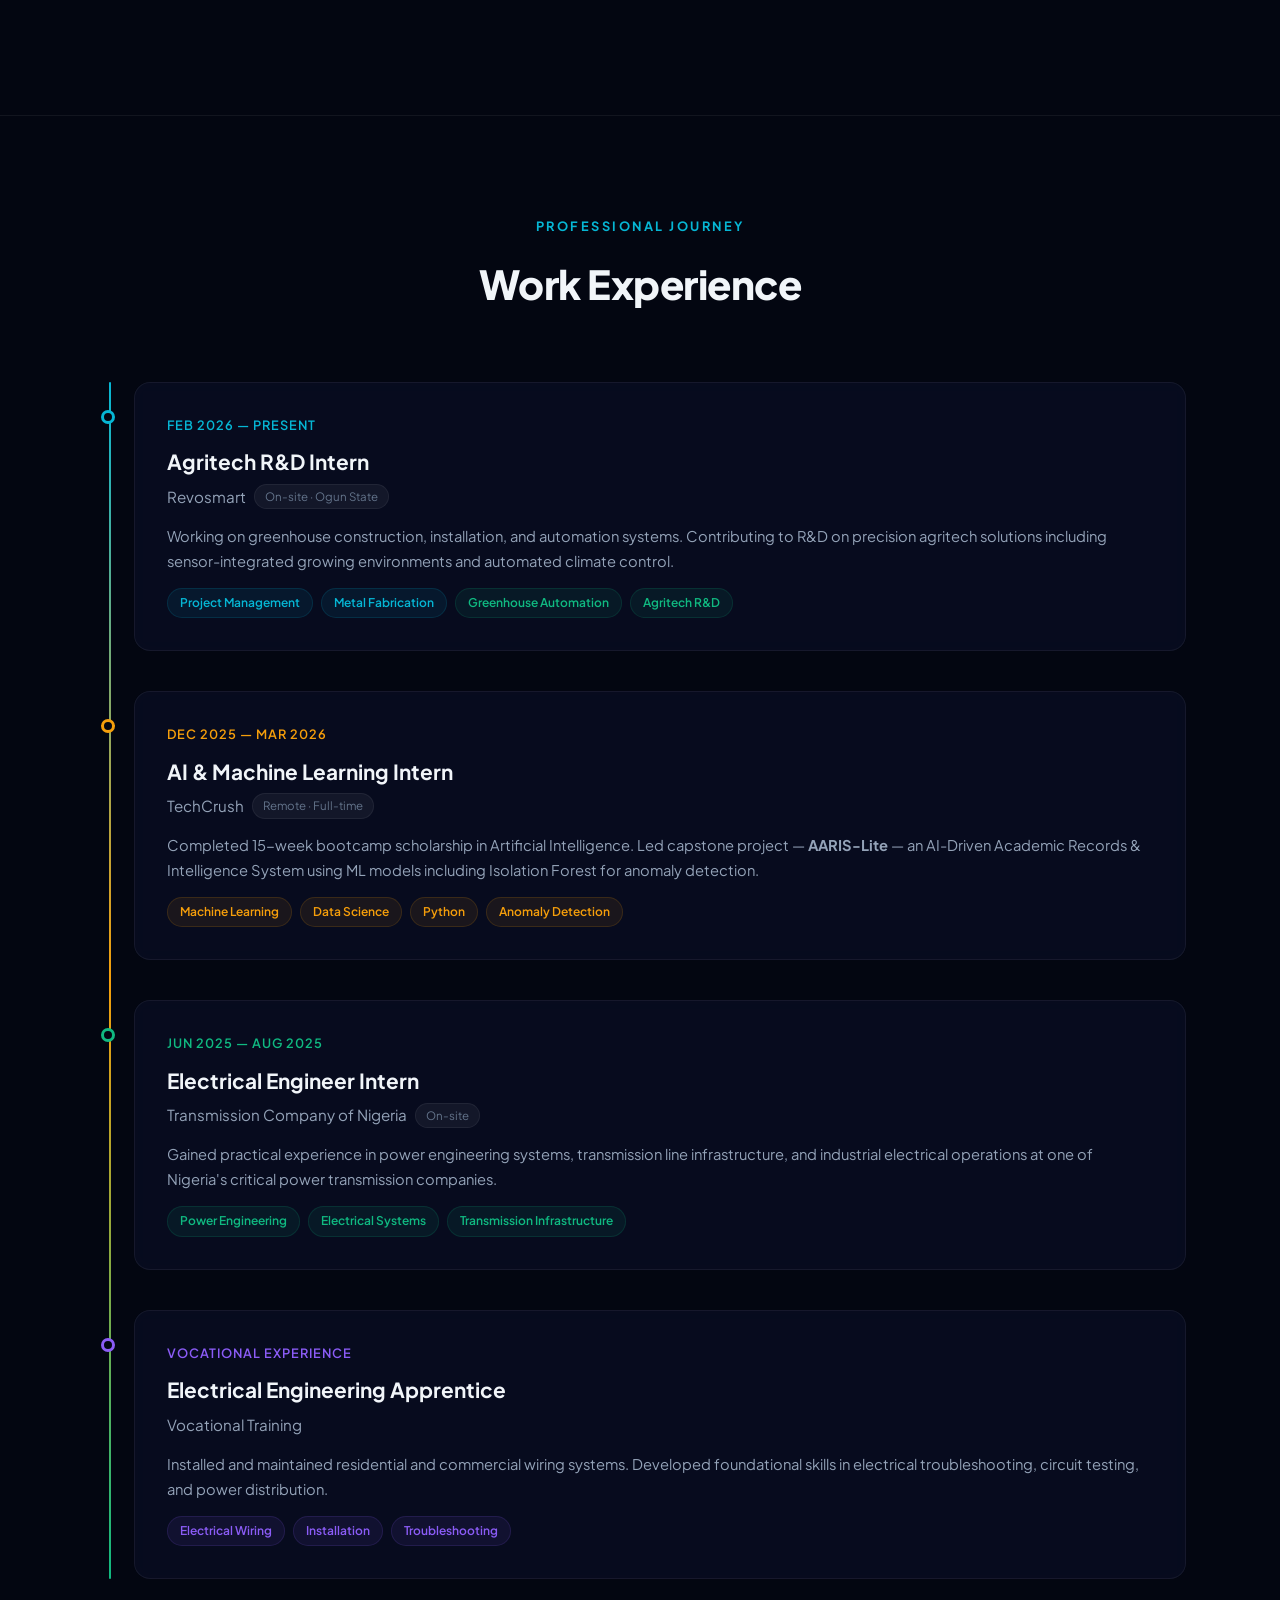
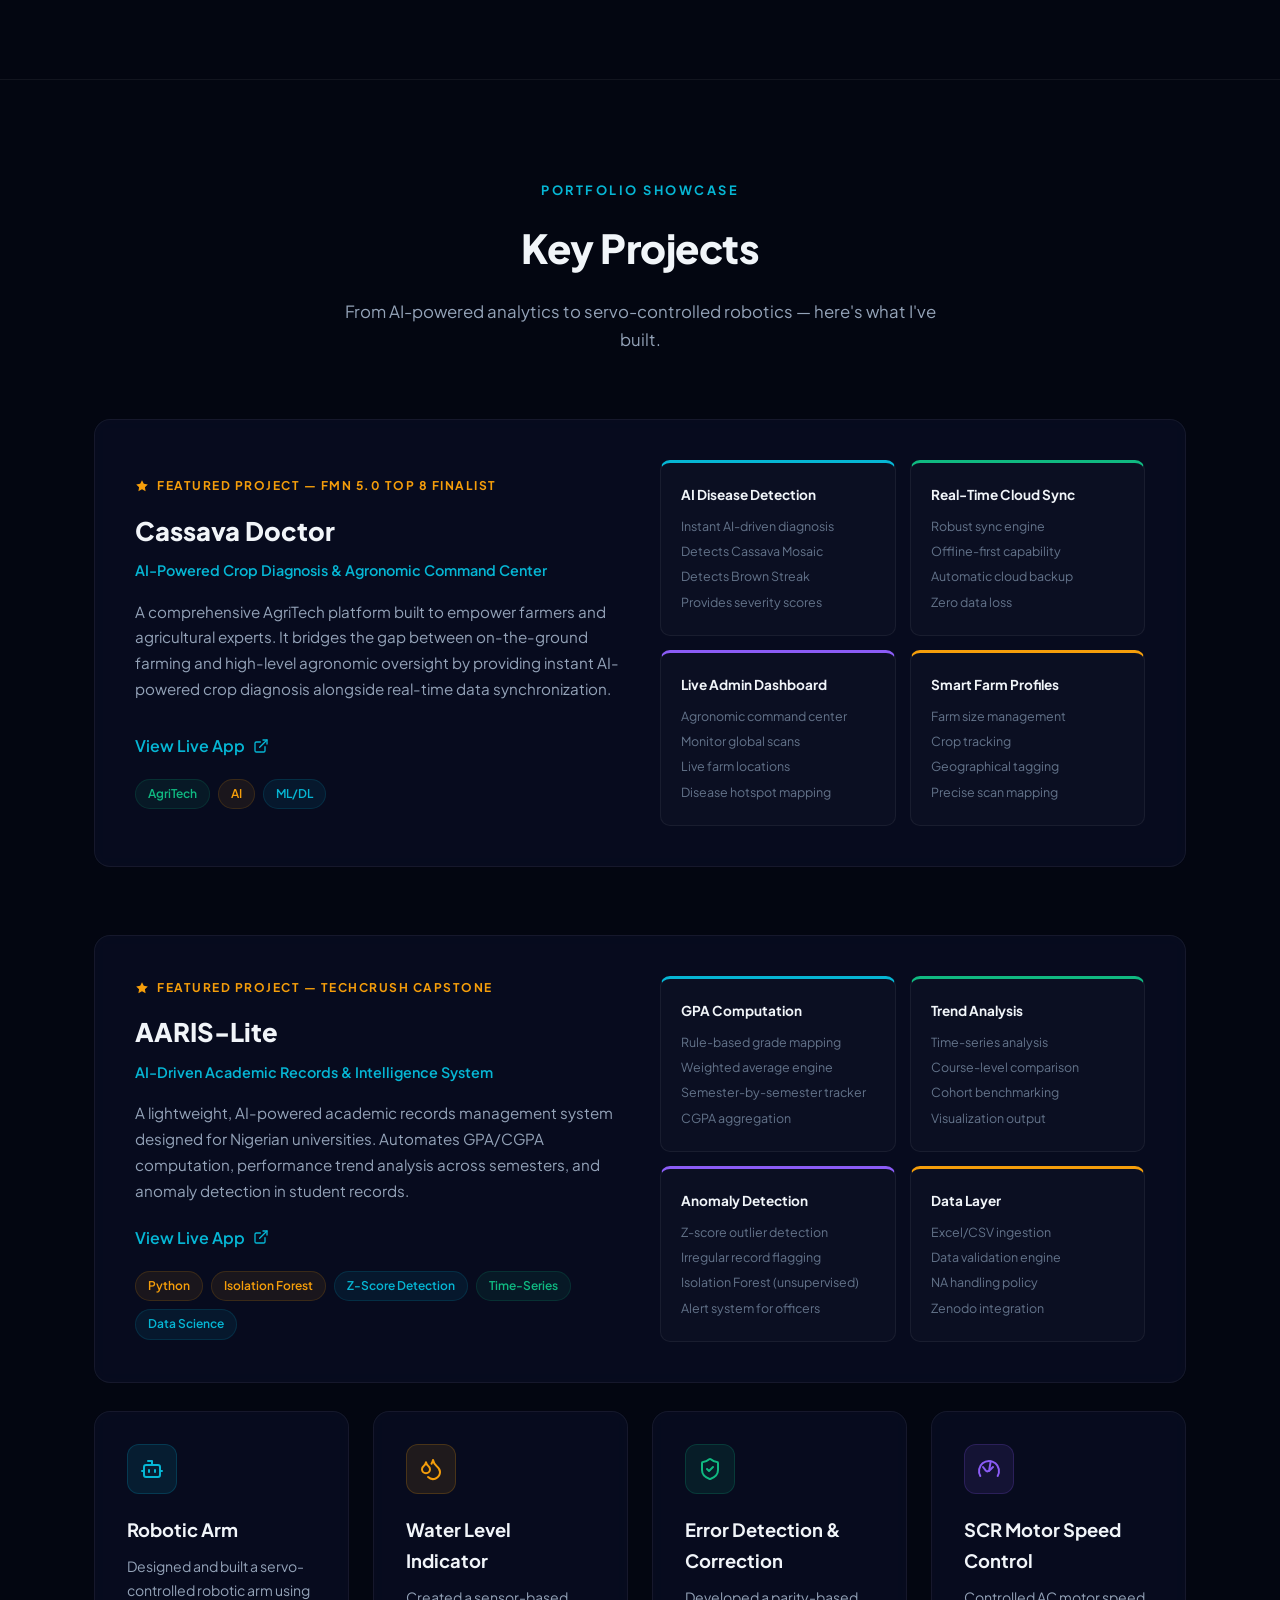
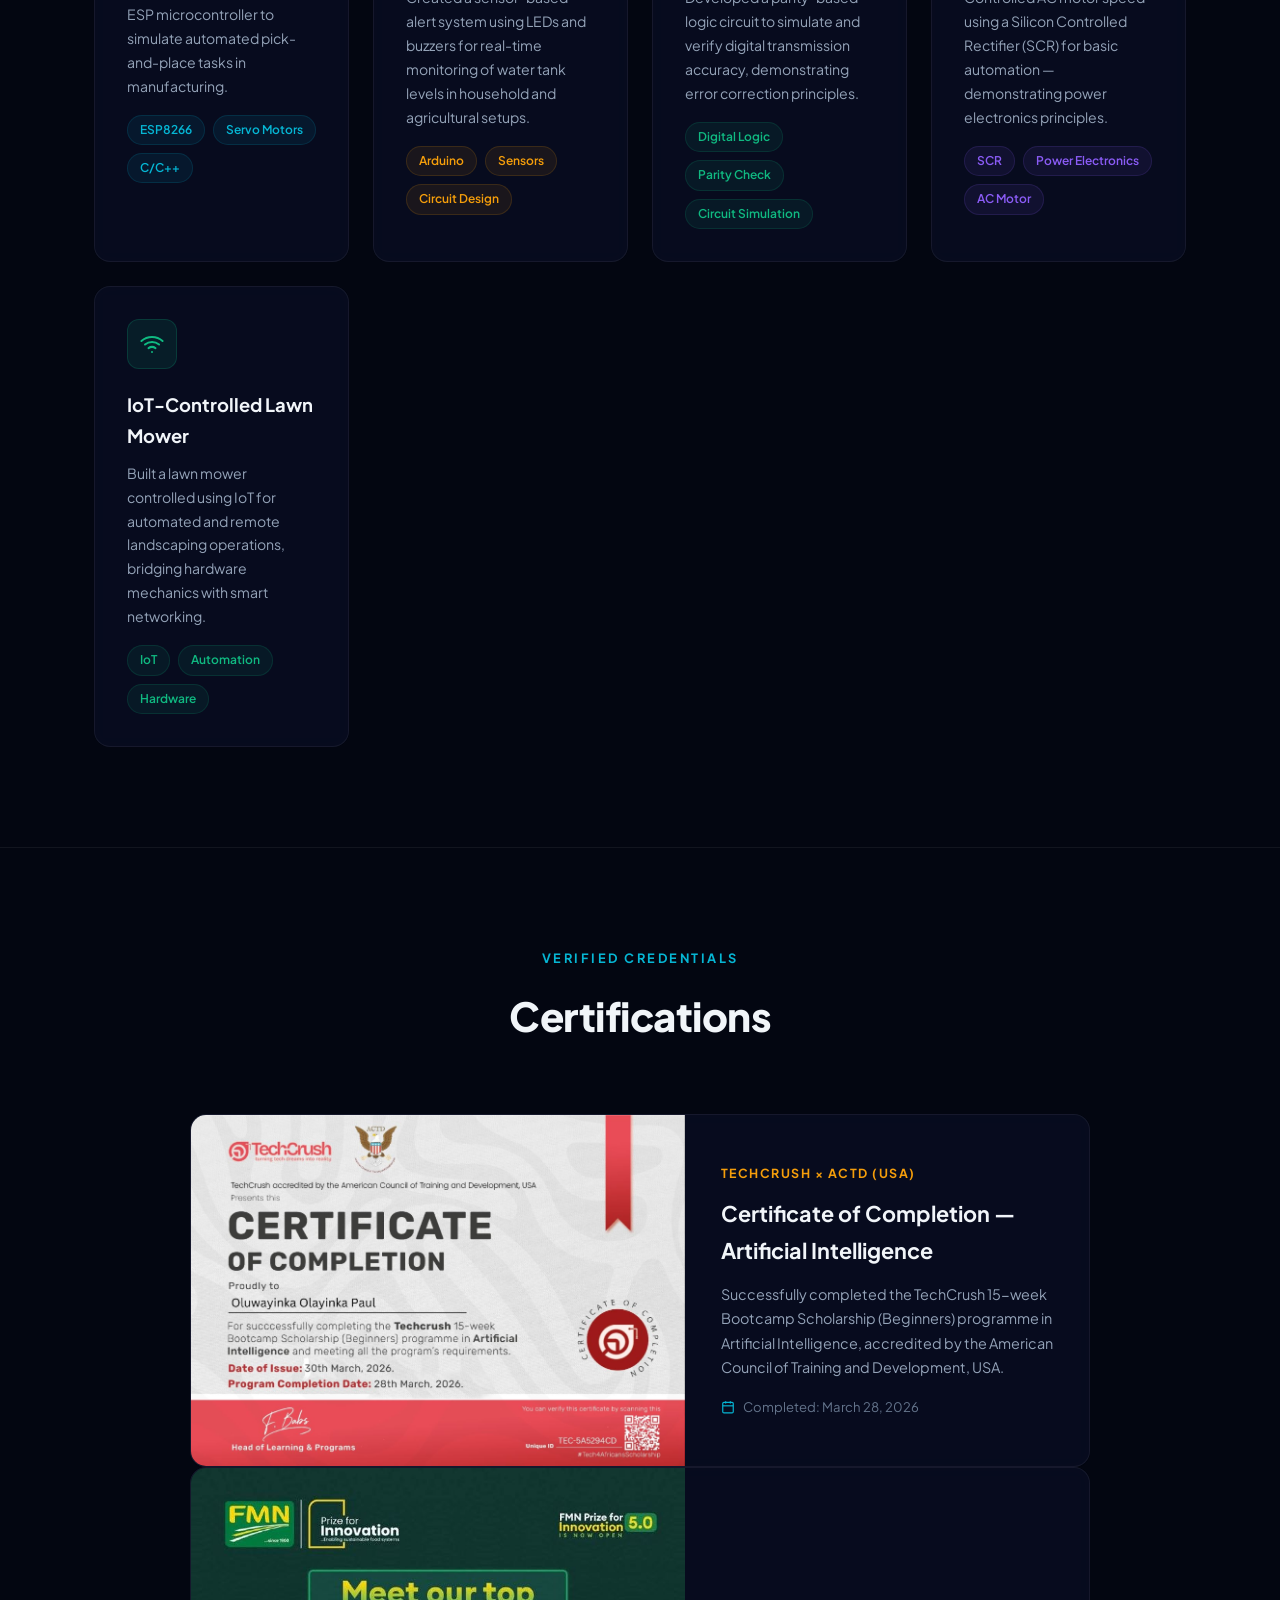
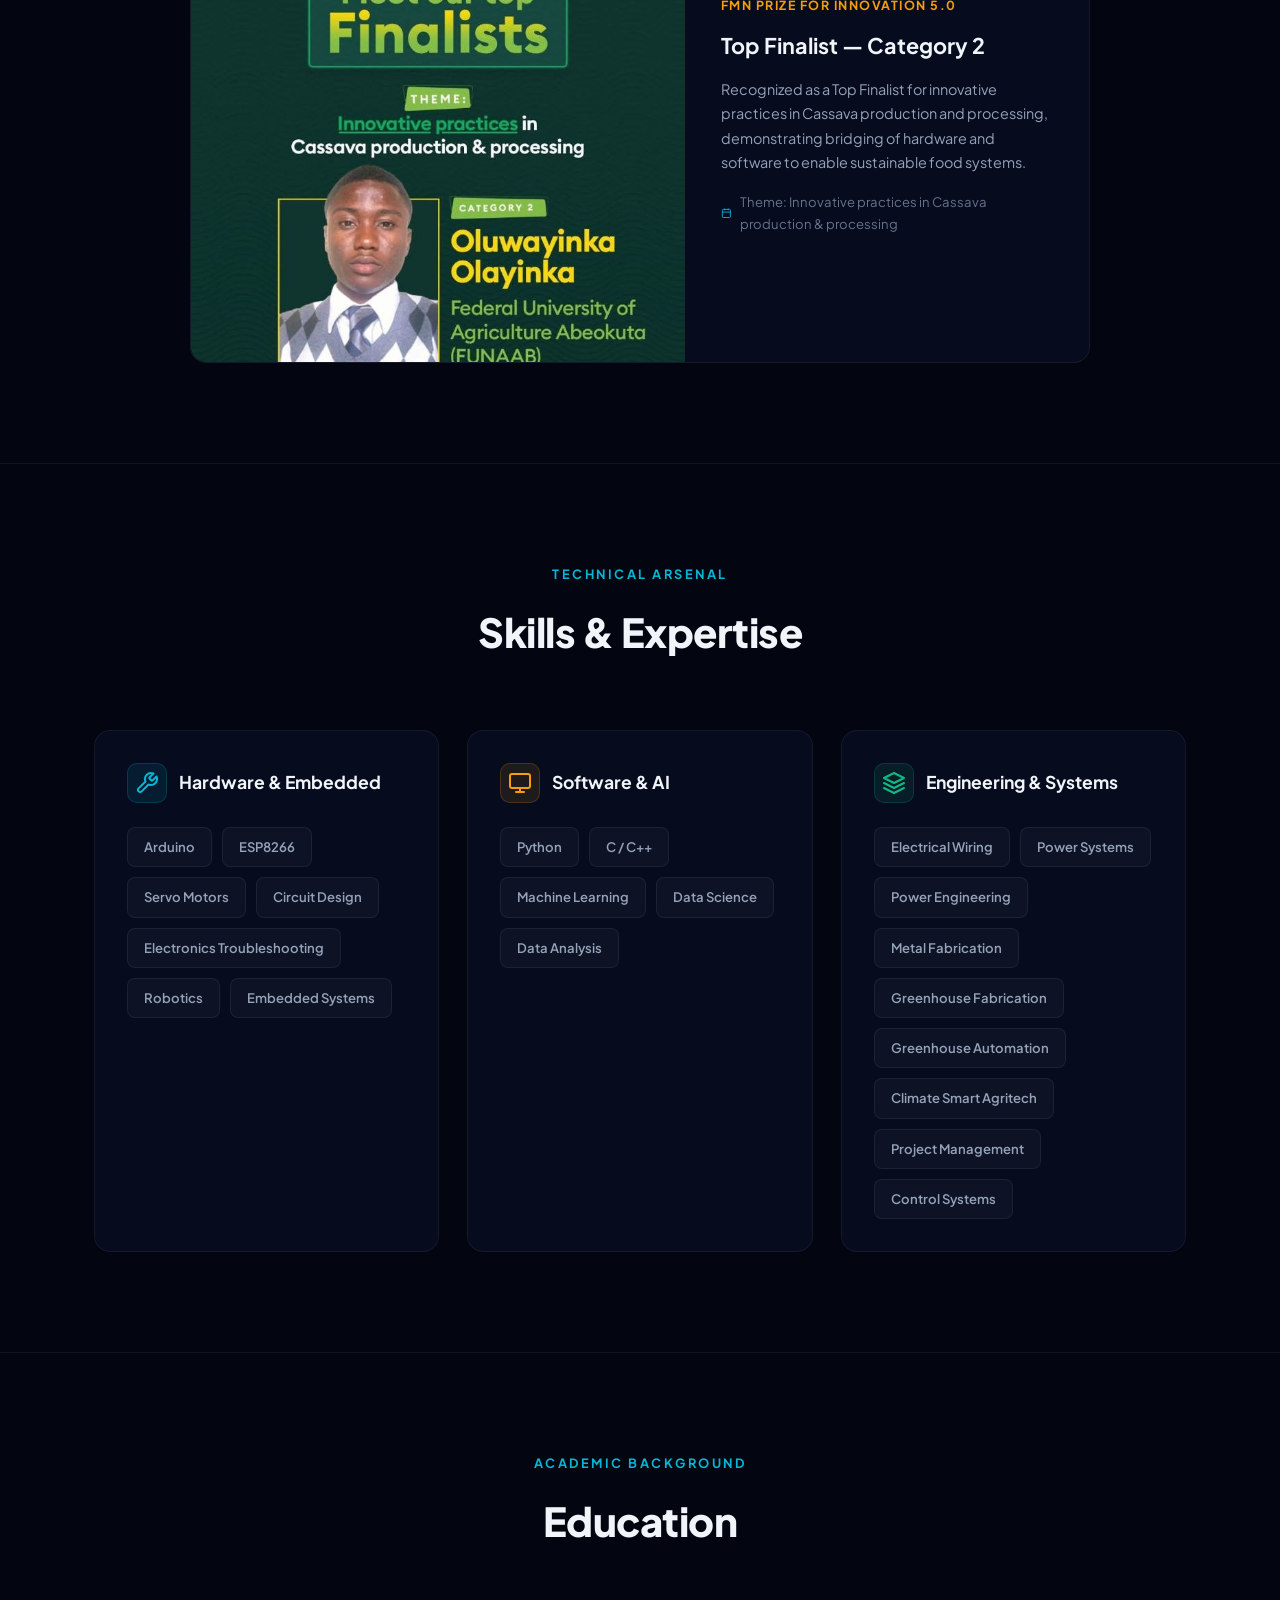
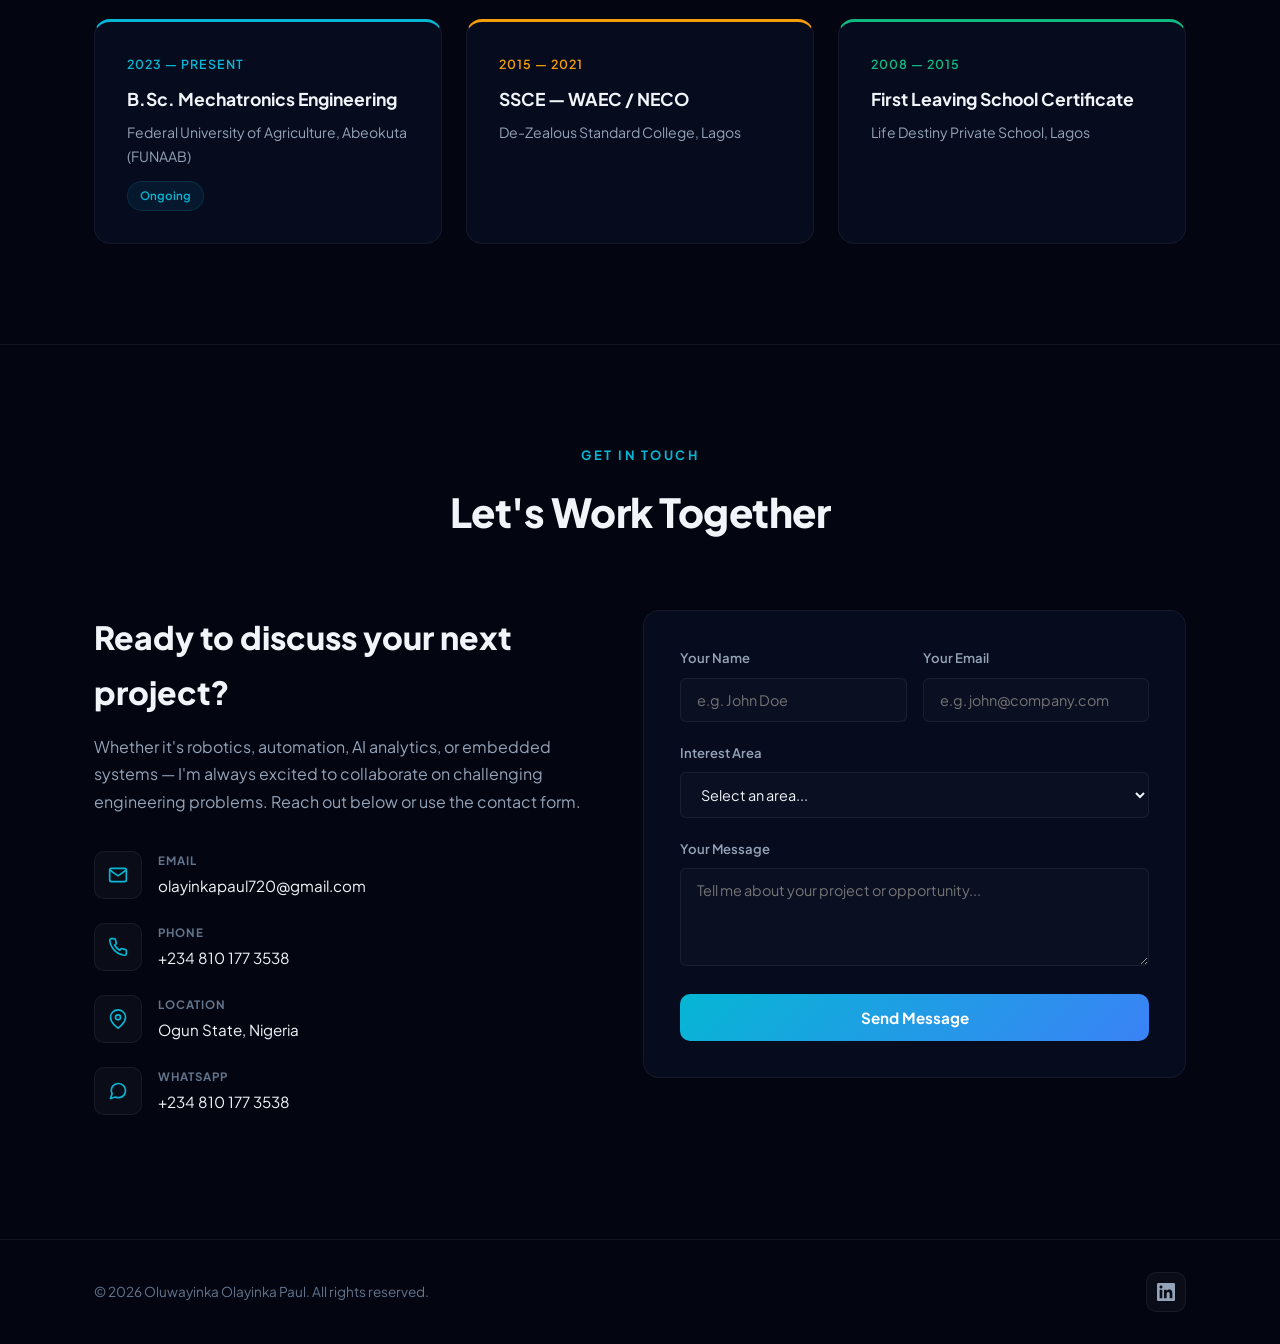
==== commit 857cf4b6: "Fix contact section grid layout broken by WhatsApp block" ====
--- a/index.html
+++ b/index.html
@@ -635,7 +635,6 @@
               <p>Ogun State, Nigeria</p>
             </div>
           </div>
-        </div>
 
           <div class="info-item">
             <div class="info-icon">
